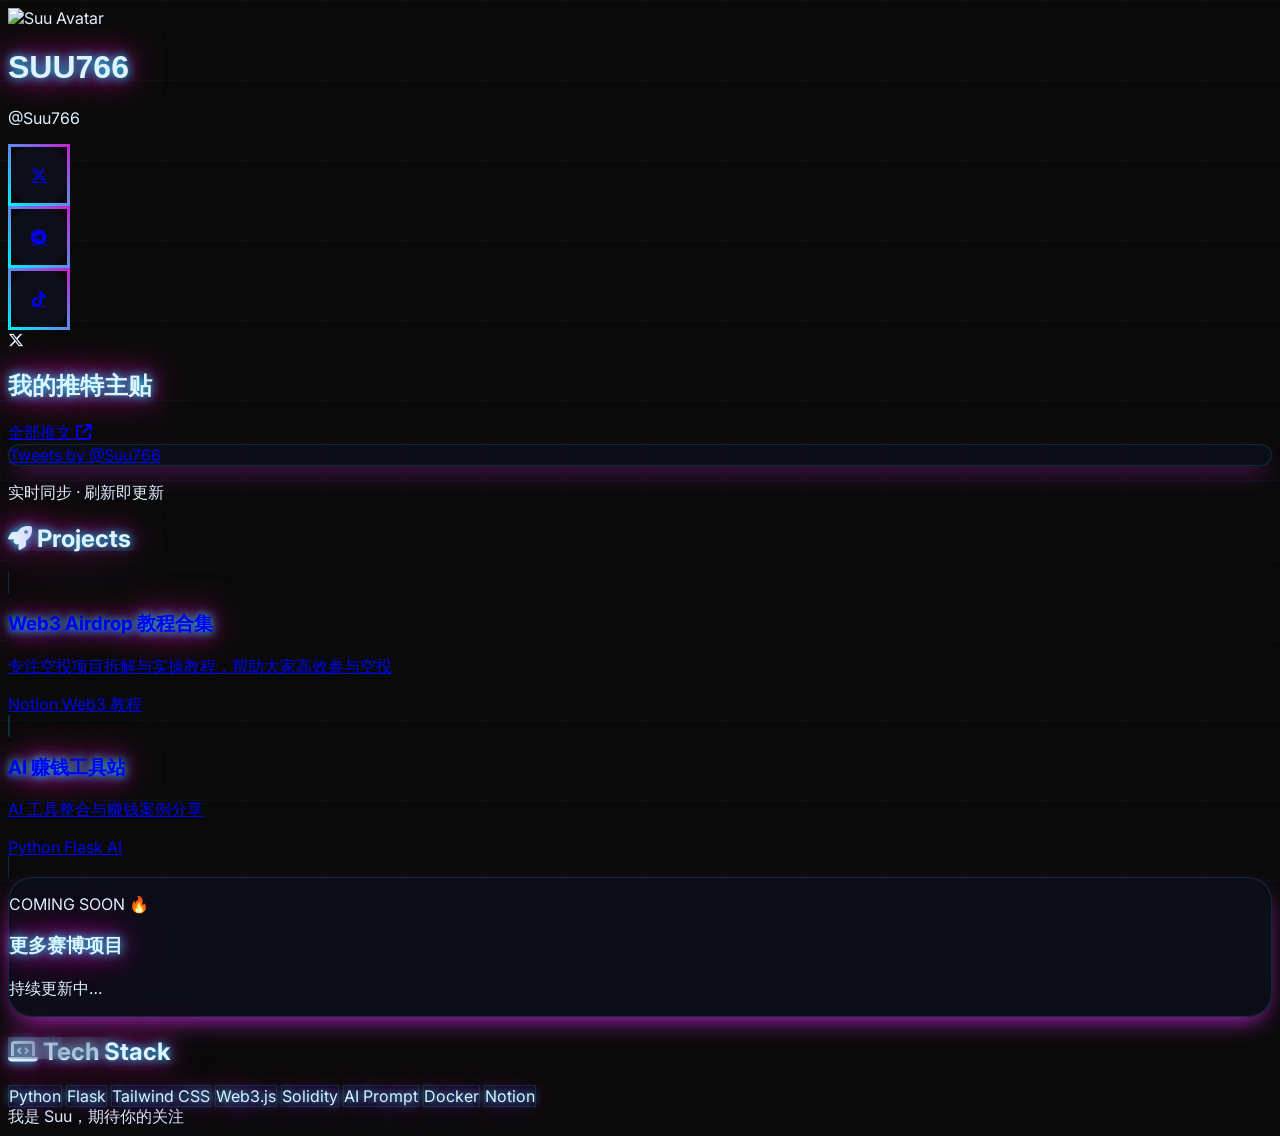
==== index.html @ 83d79f39 "Rename index.html.html to index.html" ====
<!DOCTYPE html>
<html lang="zh-CN">
<head>
  <meta charset="UTF-8">
  <meta name="viewport" content="width=device-width, initial-scale=1.0">
  <meta name="description" content="Suu766 - Web3 & AI · 赛博朋克实时推文">
  <title>Suu766 • 赛博在线</title>
  <script src="https://cdn.tailwindcss.com"></script>
  <link rel="stylesheet" href="https://cdnjs.cloudflare.com/ajax/libs/font-awesome/6.6.0/css/all.min.css">

  <style>
    @import url('https://fonts.googleapis.com/css2?family=Inter:wght@400;500;600;700&amp;family=Space+Grotesk:wght@500;600;700&amp;display=swap');

    :root {
      --neon-blue: #00f0ff;
      --neon-purple: #c026d3;
      --neon-pink: #ff00aa;
    }

    * { font-family: 'Inter', system-ui, sans-serif; }
    .title-font { font-family: 'Space Grotesk', sans-serif; }

    body {
      background: #0a0a0a;
      color: #e0f2ff;
      overflow-x: hidden;
    }

    /* 微弱赛博网格背景 */
    .cyber-grid {
      position: fixed;
      inset: 0;
      background: 
        linear-gradient(rgba(0, 240, 255, 0.06) 1px, transparent 1px),
        linear-gradient(90deg, rgba(192, 38, 211, 0.06) 1px, transparent 1px);
      background-size: 80px 80px;
      animation: gridShift 25s linear infinite;
      z-index: -1;
      pointer-events: none;
      opacity: 0.7;
    }

    @keyframes gridShift {
      from { background-position: 0 0; }
      to { background-position: 80px 80px; }
    }

    /* 老旧电视故障闪烁 + 红绿重影 */
    .glitch {
      position: relative;
      animation: glitchFlicker 1.2s infinite linear alternate;
    }
    .glitch::before,
    .glitch::after {
      content: attr(data-text);
      position: absolute;
      top: 0;
      left: 0;
      width: 100%;
      height: 100%;
    }
    .glitch::before {
      animation: glitchRed 0.8s infinite linear alternate;
      color: #ff0033;
      left: 2px;
      text-shadow: -2px 0 #00f0ff;
      clip: rect(0, 900px, 0, 0);
    }
    .glitch::after {
      animation: glitchGreen 1.4s infinite linear alternate;
      color: #00ff99;
      left: -2px;
      text-shadow: 2px 0 #c026d3;
      clip: rect(0, 900px, 0, 0);
    }

    @keyframes glitchFlicker {
      0%, 100% { opacity: 1; }
      42% { opacity: 1; }
      43% { opacity: 0.3; }
      45% { opacity: 1; }
      70% { opacity: 1; }
      71% { opacity: 0.6; }
    }
    @keyframes glitchRed { 0% { clip: rect(10px, 9999px, 30px, 0); } 100% { clip: rect(80px, 9999px, 120px, 0); } }
    @keyframes glitchGreen { 0% { clip: rect(50px, 9999px, 90px, 0); } 100% { clip: rect(20px, 9999px, 60px, 0); } }

    .glass {
      background: rgba(15, 15, 30, 0.75);
      backdrop-filter: blur(18px);
      border: 1px solid rgba(0, 240, 255, 0.15);
      box-shadow: 0 10px 30px -10px rgb(0 240 255);
    }

    .card {
      border-radius: 24px;
      box-shadow: 0 10px 25px -8px rgb(192 38 211);
      transition: all 0.4s cubic-bezier(0.4, 0, 0.2, 1);
    }
    .card:hover {
      transform: translateY(-6px);
      box-shadow: 0 25px 50px -12px rgb(192 38 211 / 0.6);
    }

    .neon-text {
      text-shadow: 
        0 0 10px var(--neon-blue),
        0 0 20px var(--neon-purple),
        0 0 40px var(--neon-pink);
    }

    /* 圆形社交按钮 - 斜切科技边框 */
    .social-btn {
      width: 56px;
      height: 56px;
      display: flex;
      align-items: center;
      justify-content: center;
      background: rgba(15, 15, 30, 0.8);
      border: 3px solid transparent;
      border-image: linear-gradient(45deg, #00f0ff, #c026d3) 1;
      border-radius: 9999px;
      transition: all 0.4s cubic-bezier(0.175, 0.885, 0.32, 1.275);
      position: relative;
      overflow: hidden;
    }
    .social-btn::after {
      content: '';
      position: absolute;
      inset: -2px;
      background: linear-gradient(90deg, transparent, rgba(0,240,255,0.4), transparent);
      transform: translateX(-150%);
      animation: electric 3s linear infinite;
      opacity: 0;
      transition: opacity 0.3s;
    }
    .social-btn:hover::after {
      opacity: 1;
      transform: translateX(300%);
    }
    .social-btn:hover {
      transform: scale(1.25) rotate(12deg);
      box-shadow: 0 0 40px 15px rgba(0, 240, 255, 0.7);
    }

    @keyframes electric {
      0% { transform: translateX(-150%); }
      100% { transform: translateX(300%); }
    }

    /* 加载动画 - 依次滑入 */
    .fade-slide {
      animation: fadeSlideUp 0.8s ease forwards;
      opacity: 0;
    }
    @keyframes fadeSlideUp {
      to {
        opacity: 1;
        transform: translateY(0);
      }
    }

    /* 鼠标跟随霓虹光 */
    #cursorGlow {
      position: fixed;
      width: 380px;
      height: 380px;
      background: radial-gradient(circle, rgba(0,240,255,0.25) 20%, transparent 70%);
      border-radius: 50%;
      pointer-events: none;
      z-index: 9999;
      mix-blend-mode: screen;
      transform: translate(-50%, -50%);
      opacity: 0;
      transition: opacity 0.2s;
    }
  </style>
</head>
<body class="min-h-screen relative">

  <!-- 微弱网格背景 -->
  <div class="cyber-grid"></div>

  <!-- 鼠标跟随光效 -->
  <div id="cursorGlow"></div>

  <div class="max-w-5xl mx-auto px-6 py-12 relative z-10">

    <!-- Hero -->
    <div class="text-center mb-20">
      <div class="flex justify-center mb-8">
        <img src="https://pbs.twimg.com/profile_images/2004407058469474307/UZLT-juV.jpg"
             alt="Suu Avatar"
             class="w-40 h-40 rounded-3xl border-4 border-[#00f0ff] shadow-[0_0_60px_-10px_#00f0ff]">
      </div>

      <!-- 故障霓虹名字 -->
      <h1 data-text="SUU766" class="glitch title-font text-7xl font-bold tracking-[-3px] neon-text mb-2 inline-block">
        SUU766
      </h1>
      <p class="text-4xl text-[#00f0ff] font-medium">@Suu766</p>

      <!-- 打字机简介 -->
      <div class="max-w-2xl mx-auto mt-10 text-2xl leading-relaxed font-medium">
        <span id="typewriter" class="typewriter inline-block"></span>
      </div>

      <!-- 社交按钮 -->
      <div id="socialRow" class="flex justify-center gap-8 mt-14 fade-slide" style="animation-delay: 600ms">
        <a href="https://x.com/Suu766" target="_blank" class="social-btn">
          <i class="fa-brands fa-x-twitter text-3xl"></i>
        </a>
        <a href="https://t.me/Suu7669119" target="_blank" class="social-btn">
          <i class="fa-brands fa-telegram text-3xl"></i>
        </a>
        <a href="https://www.tiktok.com/@suu766.0" target="_blank" class="social-btn">
          <i class="fa-brands fa-tiktok text-3xl"></i>
        </a>
      </div>
    </div>

    <!-- 实时推特主贴 -->
    <div id="twitterSection" class="mb-20 fade-slide" style="animation-delay: 900ms">
      <div class="flex items-center justify-between mb-8">
        <div class="flex items-center gap-4">
          <i class="fa-brands fa-x-twitter text-4xl text-[#00f0ff]"></i>
          <h2 class="text-4xl font-semibold title-font neon-text">我的推特主贴</h2>
        </div>
        <a href="https://x.com/Suu766" target="_blank"
           class="flex items-center gap-3 text-[#00f0ff] hover:text-white transition text-lg font-medium">
          全部推文 <i class="fa-solid fa-arrow-up-right-from-square"></i>
        </a>
      </div>

      <div class="glass rounded-3xl p-5 card overflow-hidden">
        <a class="twitter-timeline" 
           href="https://twitter.com/Suu766"
           data-theme="dark"
           data-width="100%"
           data-height="680"
           data-chrome="noheader nofooter noborders transparent"
           data-tweet-limit="8">
          Tweets by @Suu766
        </a>
      </div>

      <p class="text-center text-xs text-[#00f0ff] mt-6 flex items-center justify-center gap-3">
        <span class="relative flex h-3 w-3">
          <span class="animate-ping absolute inline-flex h-full w-full rounded-full bg-[#00f0ff] opacity-75"></span>
          <span class="relative inline-flex rounded-full h-3 w-3 bg-[#00f0ff]"></span>
        </span>
        实时同步 · 刷新即更新
      </p>
    </div>

    <!-- Projects -->
    <div id="projectsSection" class="mb-20 fade-slide" style="animation-delay: 1200ms">
      <h2 class="text-3xl font-semibold mb-8 flex items-center gap-4 neon-text">
        <i class="fa-solid fa-rocket text-[#00f0ff]"></i>
        Projects
      </h2>
      <div class="grid md:grid-cols-3 gap-6">
        <a href="#" class="glass card p-8 block">
          <h3 class="font-semibold text-2xl mb-4 neon-text">Web3 Airdrop 教程合集</h3>
          <p class="text-gray-300 mb-8">专注空投项目拆解与实操教程，帮助大家高效参与空投</p>
          <div class="flex flex-wrap gap-2">
            <span class="px-5 py-2 text-xs bg-white/10 rounded-2xl">Notion</span>
            <span class="px-5 py-2 text-xs bg-white/10 rounded-2xl">Web3</span>
            <span class="px-5 py-2 text-xs bg-white/10 rounded-2xl">教程</span>
          </div>
        </a>
        <a href="#" class="glass card p-8 block">
          <h3 class="font-semibold text-2xl mb-4 neon-text">AI 赚钱工具站</h3>
          <p class="text-gray-300 mb-8">AI 工具整合与赚钱案例分享</p>
          <div class="flex flex-wrap gap-2">
            <span class="px-5 py-2 text-xs bg-white/10 rounded-2xl">Python</span>
            <span class="px-5 py-2 text-xs bg-white/10 rounded-2xl">Flask</span>
            <span class="px-5 py-2 text-xs bg-white/10 rounded-2xl">AI</span>
          </div>
        </a>
        <div class="glass card p-8 flex flex-col justify-center text-center">
          <p class="text-[#00f0ff] text-sm font-bold mb-3">COMING SOON 🔥</p>
          <h3 class="text-2xl font-semibold neon-text">更多赛博项目</h3>
          <p class="text-gray-400">持续更新中…</p>
        </div>
      </div>
    </div>

    <!-- Tech Stack -->
    <div id="stackSection" class="fade-slide" style="animation-delay: 1500ms">
      <h2 class="text-3xl font-semibold mb-8 flex items-center gap-4 neon-text">
        <i class="fa-solid fa-laptop-code text-[#00f0ff]"></i>
        Tech Stack
      </h2>
      <div class="flex flex-wrap gap-4">
        <span class="px-8 py-4 glass rounded-3xl text-sm font-medium neon-text">Python</span>
        <span class="px-8 py-4 glass rounded-3xl text-sm font-medium neon-text">Flask</span>
        <span class="px-8 py-4 glass rounded-3xl text-sm font-medium neon-text">Tailwind CSS</span>
        <span class="px-8 py-4 glass rounded-3xl text-sm font-medium neon-text">Web3.js</span>
        <span class="px-8 py-4 glass rounded-3xl text-sm font-medium neon-text">Solidity</span>
        <span class="px-8 py-4 glass rounded-3xl text-sm font-medium neon-text">AI Prompt</span>
        <span class="px-8 py-4 glass rounded-3xl text-sm font-medium neon-text">Docker</span>
        <span class="px-8 py-4 glass rounded-3xl text-sm font-medium neon-text">Notion</span>
      </div>
    </div>

  </div>

  <!-- 底部小字 -->
  <footer class="border-t border-white/10 py-8 text-center text-sm text-[#00f0ff]/70 relative z-10">
    我是 Suu，期待你的关注
  </footer>

  <!-- X 推文脚本 -->
  <script async src="https://platform.twitter.com/widgets.js" charset="utf-8"></script>

  <script>
    // Tailwind 配置
    tailwind.config = { content: ["*"] }

    /* 打字机效果 */
    const bioText = `web3项目拆解｜专注空投教程｜AI赚钱\n想到什么写什么 · All in Web3 & AI`
    let i = 0
    const typewriterEl = document.getElementById('typewriter')

    function typeWriter() {
      if (i < bioText.length) {
        typewriterEl.textContent += bioText.charAt(i)
        i++
        setTimeout(typeWriter, Math.random() * 28 + 18)
      }
    }

    /* 鼠标跟随光效 */
    const glow = document.getElementById('cursorGlow')
    document.addEventListener('mousemove', (e) => {
      glow.style.left = `${e.clientX}px`
      glow.style.top = `${e.clientY}px`
      glow.style.opacity = '1'
    })

    /* 初始化 */
    window.addEventListener('load', () => {
      // 启动打字机
      setTimeout(typeWriter, 1200)

      console.log('%c🔥 Suu766 赛博朋克主页已就绪', 'color:#00f0ff;font-size:22px;font-weight:900;text-shadow:0 0 20px #c026d3')
    })
  </script>
</body>
</html>
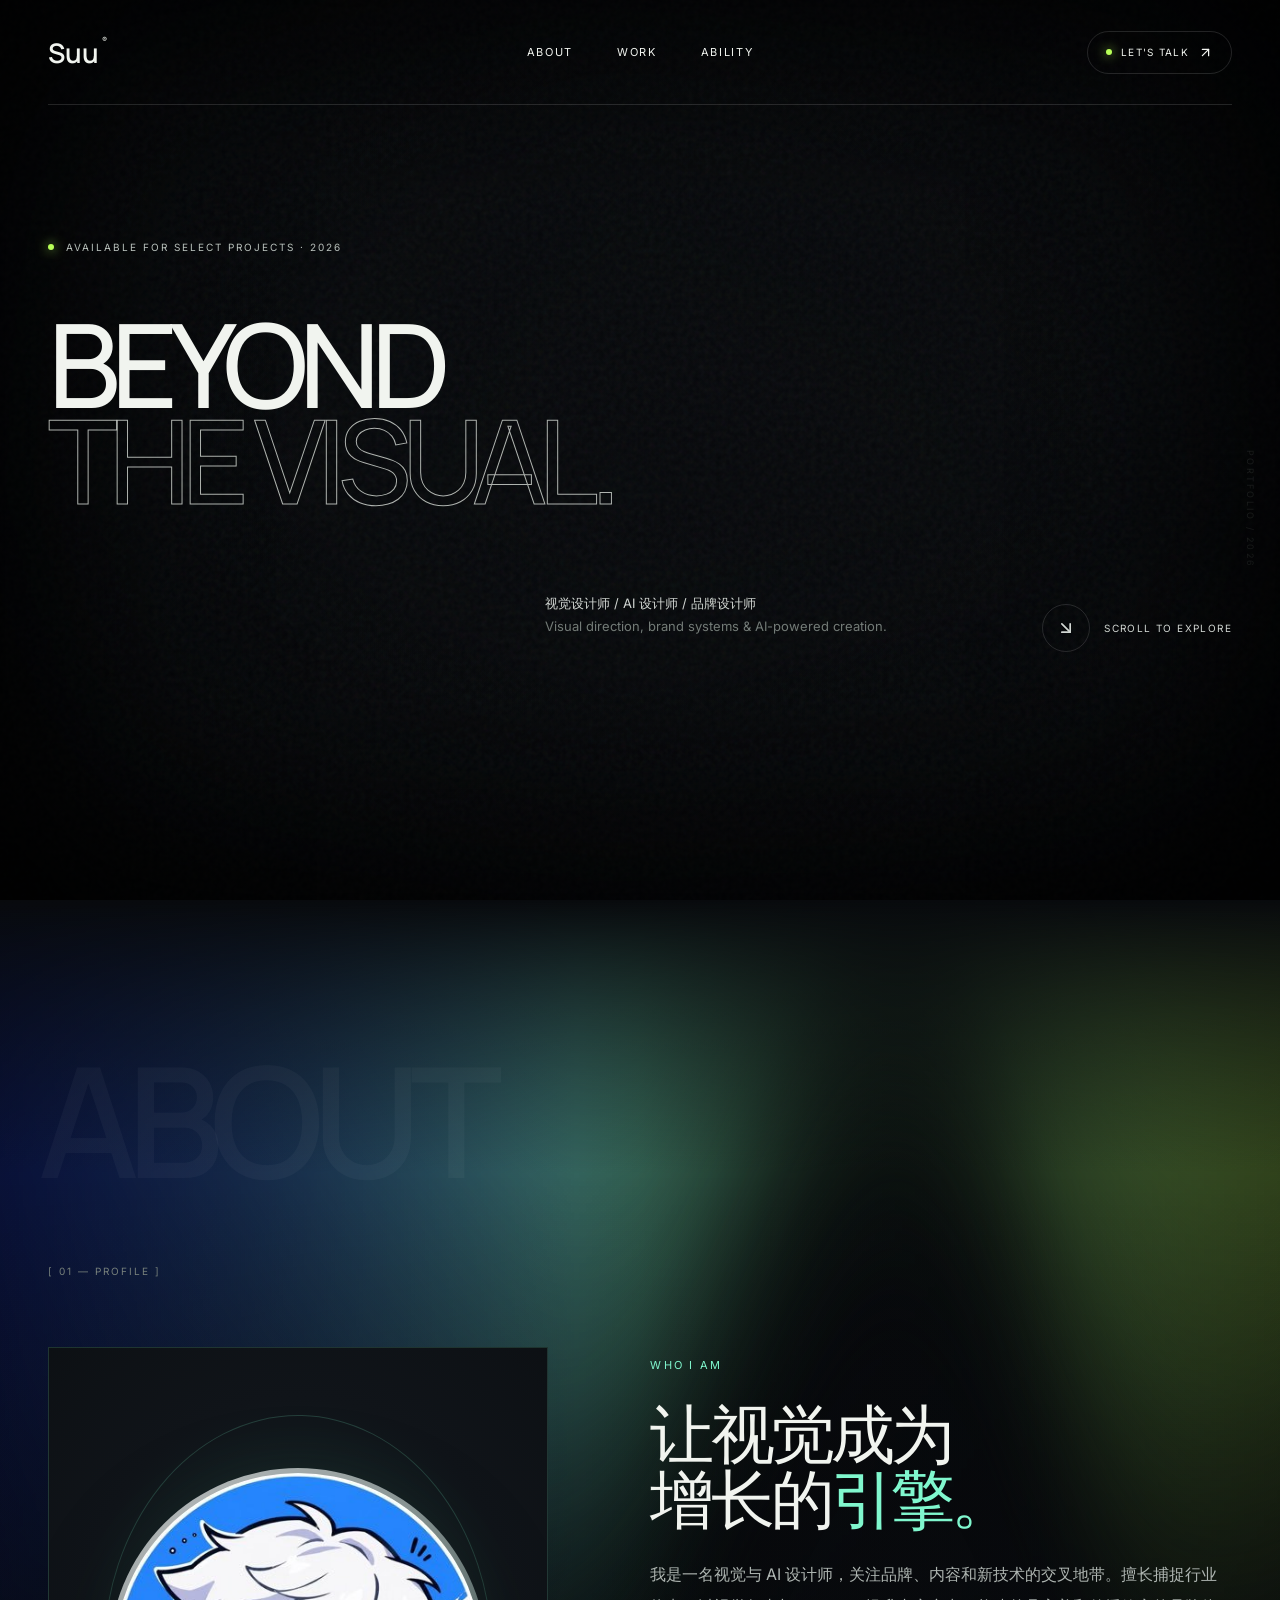
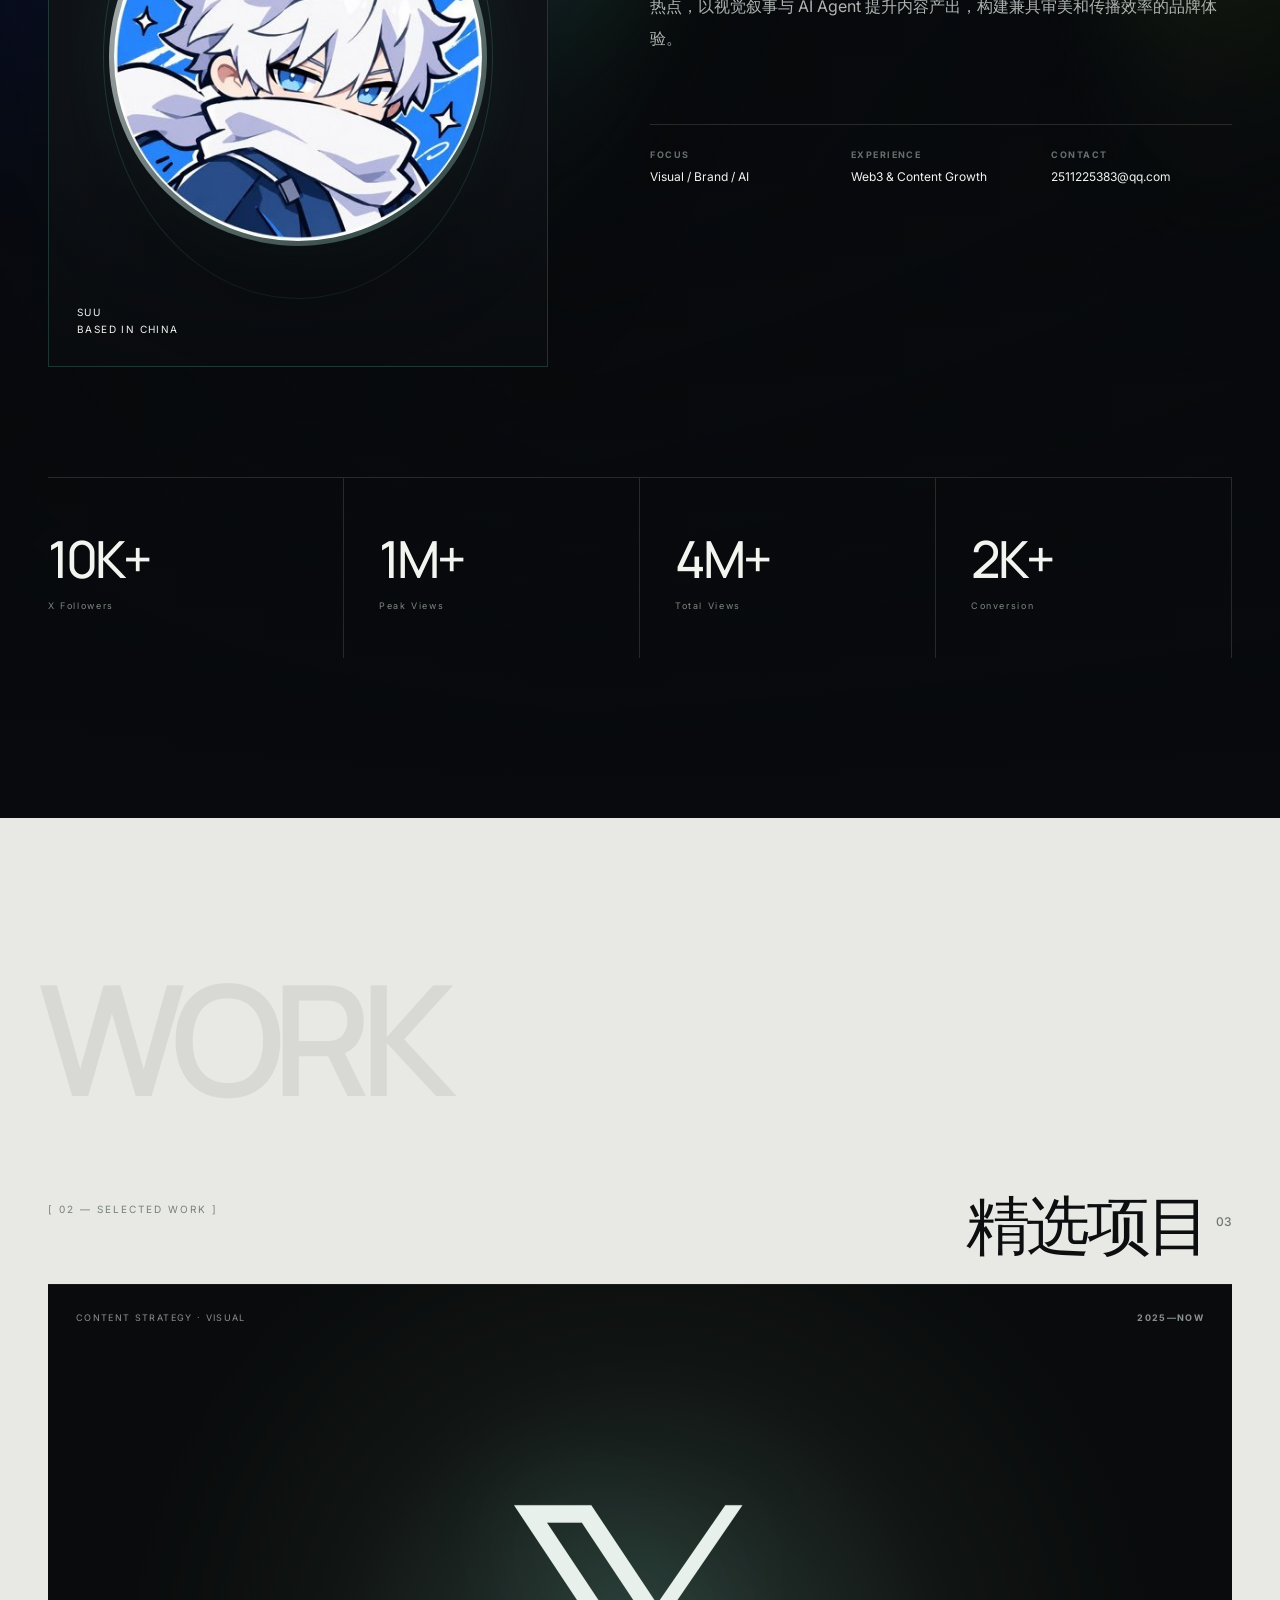
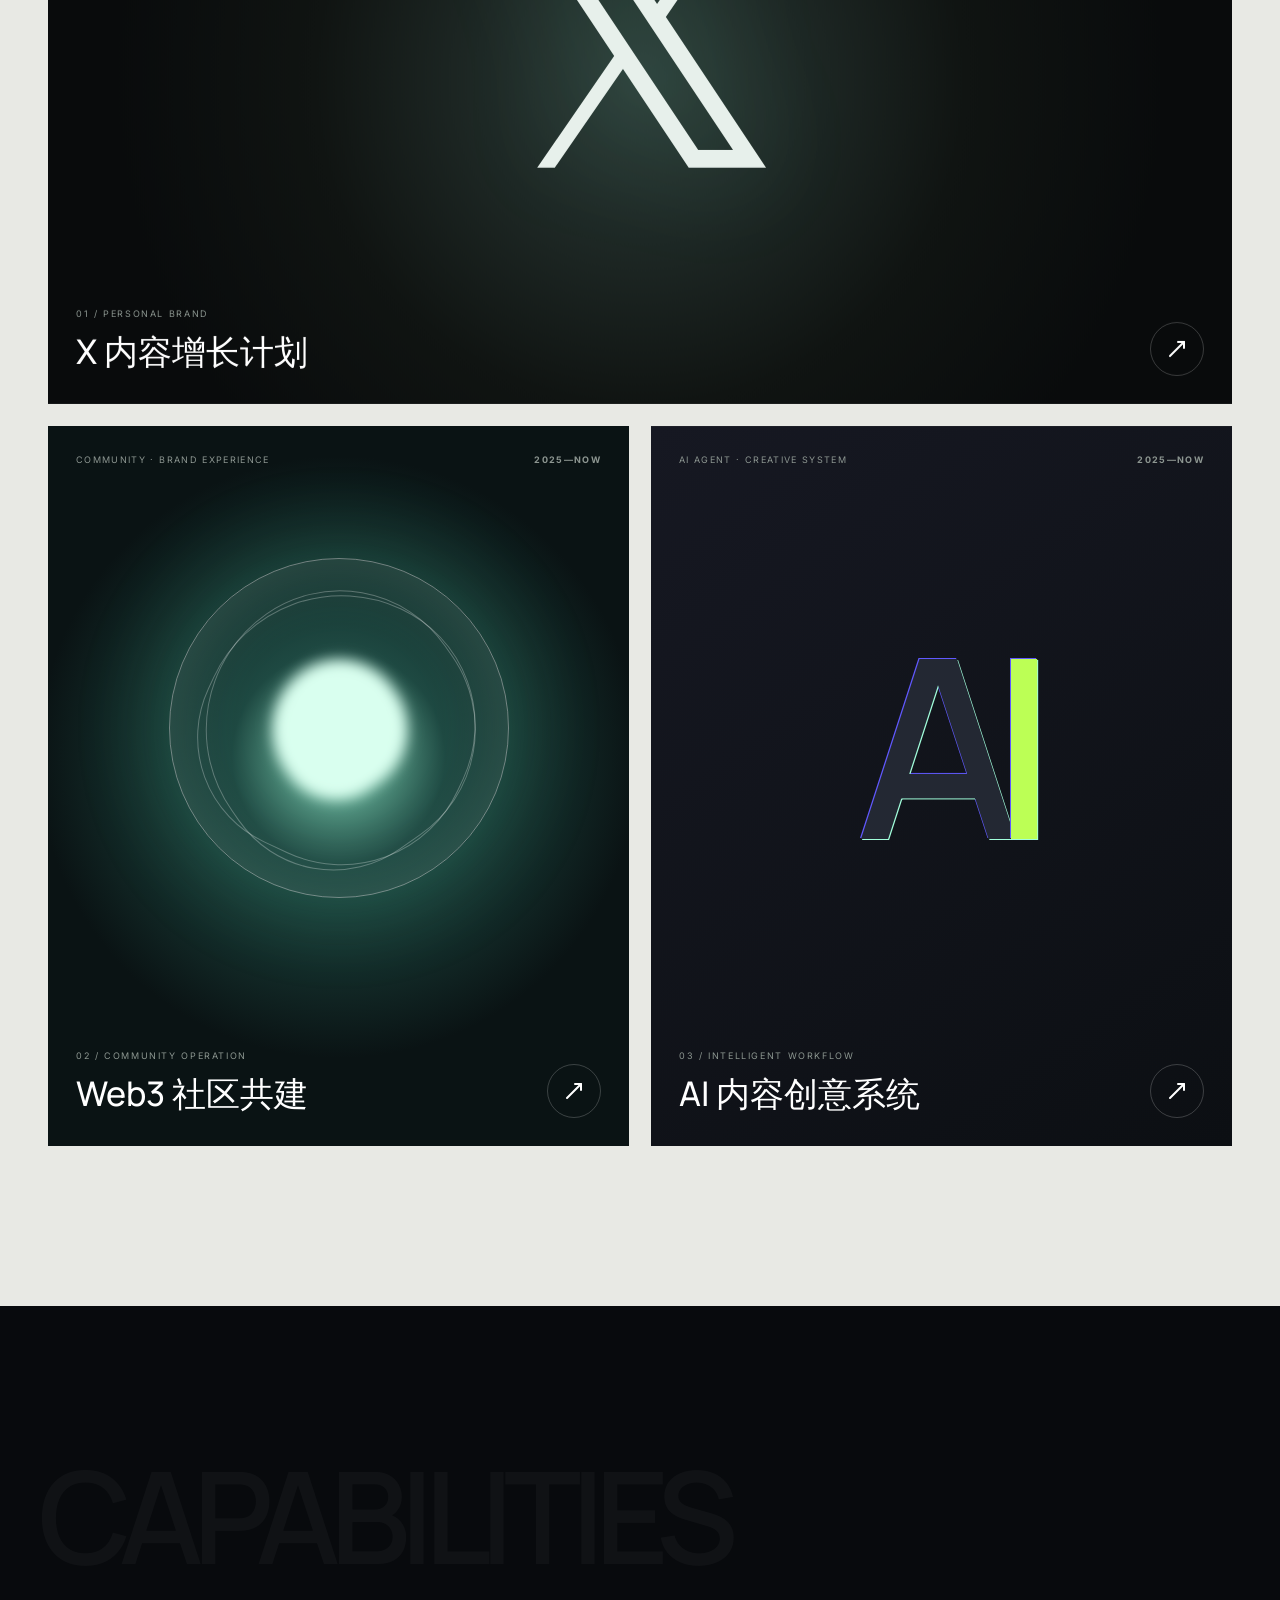
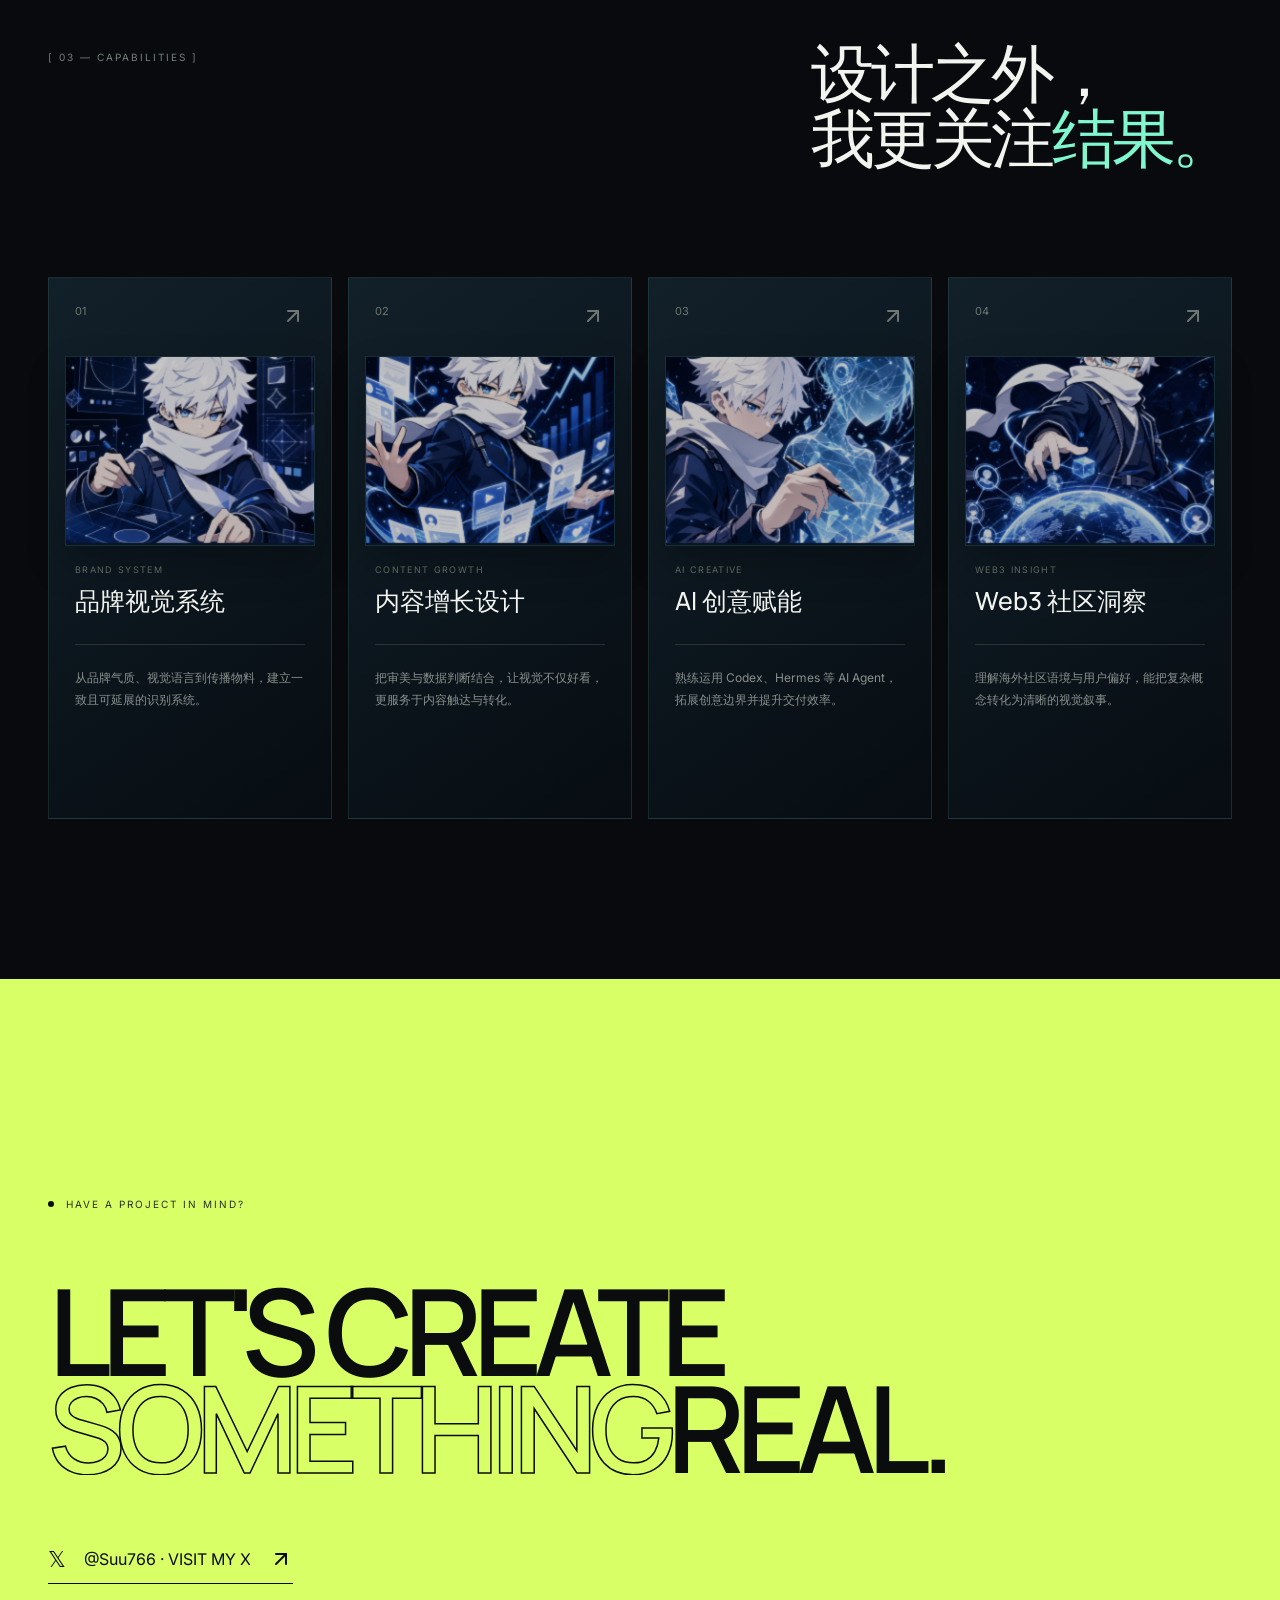
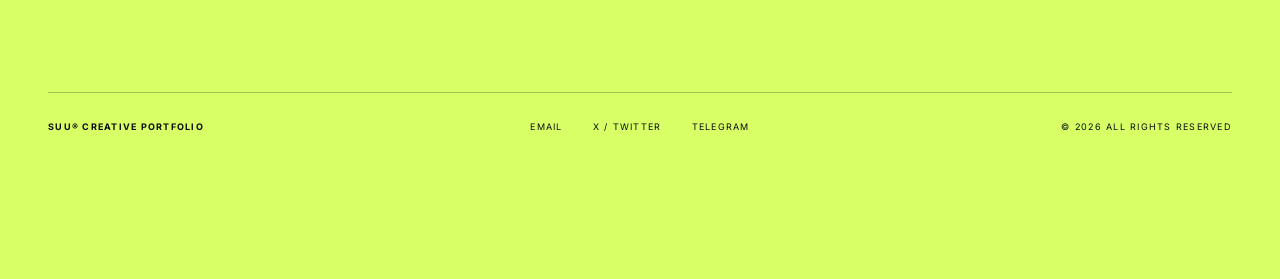
==== commit 0c03d8fd: "Deploy portfolio" ====
--- a/index.html
+++ b/index.html
@@ -1,351 +1,15 @@
-<!DOCTYPE html>
-<html lang="zh-CN">
-<head>
-  <meta charset="UTF-8">
-  <meta name="viewport" content="width=device-width, initial-scale=1.0">
-  <meta name="description" content="Suu766 - Web3 & AI · 赛博朋克实时推文">
-  <title>Suu766 • 赛博在线</title>
-  <script src="https://cdn.tailwindcss.com"></script>
-  <link rel="stylesheet" href="https://cdnjs.cloudflare.com/ajax/libs/font-awesome/6.6.0/css/all.min.css">
-
-  <style>
-    @import url('https://fonts.googleapis.com/css2?family=Inter:wght@400;500;600;700&amp;family=Space+Grotesk:wght@500;600;700&amp;display=swap');
-
-    :root {
-      --neon-blue: #00f0ff;
-      --neon-purple: #c026d3;
-      --neon-pink: #ff00aa;
-    }
-
-    * { font-family: 'Inter', system-ui, sans-serif; }
-    .title-font { font-family: 'Space Grotesk', sans-serif; }
-
-    body {
-      background: #0a0a0a;
-      color: #e0f2ff;
-      overflow-x: hidden;
-    }
-
-    /* 微弱赛博网格背景 */
-    .cyber-grid {
-      position: fixed;
-      inset: 0;
-      background: 
-        linear-gradient(rgba(0, 240, 255, 0.06) 1px, transparent 1px),
-        linear-gradient(90deg, rgba(192, 38, 211, 0.06) 1px, transparent 1px);
-      background-size: 80px 80px;
-      animation: gridShift 25s linear infinite;
-      z-index: -1;
-      pointer-events: none;
-      opacity: 0.7;
-    }
-
-    @keyframes gridShift {
-      from { background-position: 0 0; }
-      to { background-position: 80px 80px; }
-    }
-
-    /* 老旧电视故障闪烁 + 红绿重影 */
-    .glitch {
-      position: relative;
-      animation: glitchFlicker 1.2s infinite linear alternate;
-    }
-    .glitch::before,
-    .glitch::after {
-      content: attr(data-text);
-      position: absolute;
-      top: 0;
-      left: 0;
-      width: 100%;
-      height: 100%;
-    }
-    .glitch::before {
-      animation: glitchRed 0.8s infinite linear alternate;
-      color: #ff0033;
-      left: 2px;
-      text-shadow: -2px 0 #00f0ff;
-      clip: rect(0, 900px, 0, 0);
-    }
-    .glitch::after {
-      animation: glitchGreen 1.4s infinite linear alternate;
-      color: #00ff99;
-      left: -2px;
-      text-shadow: 2px 0 #c026d3;
-      clip: rect(0, 900px, 0, 0);
-    }
-
-    @keyframes glitchFlicker {
-      0%, 100% { opacity: 1; }
-      42% { opacity: 1; }
-      43% { opacity: 0.3; }
-      45% { opacity: 1; }
-      70% { opacity: 1; }
-      71% { opacity: 0.6; }
-    }
-    @keyframes glitchRed { 0% { clip: rect(10px, 9999px, 30px, 0); } 100% { clip: rect(80px, 9999px, 120px, 0); } }
-    @keyframes glitchGreen { 0% { clip: rect(50px, 9999px, 90px, 0); } 100% { clip: rect(20px, 9999px, 60px, 0); } }
-
-    .glass {
-      background: rgba(15, 15, 30, 0.75);
-      backdrop-filter: blur(18px);
-      border: 1px solid rgba(0, 240, 255, 0.15);
-      box-shadow: 0 10px 30px -10px rgb(0 240 255);
-    }
-
-    .card {
-      border-radius: 24px;
-      box-shadow: 0 10px 25px -8px rgb(192 38 211);
-      transition: all 0.4s cubic-bezier(0.4, 0, 0.2, 1);
-    }
-    .card:hover {
-      transform: translateY(-6px);
-      box-shadow: 0 25px 50px -12px rgb(192 38 211 / 0.6);
-    }
-
-    .neon-text {
-      text-shadow: 
-        0 0 10px var(--neon-blue),
-        0 0 20px var(--neon-purple),
-        0 0 40px var(--neon-pink);
-    }
-
-    /* 圆形社交按钮 - 斜切科技边框 */
-    .social-btn {
-      width: 56px;
-      height: 56px;
-      display: flex;
-      align-items: center;
-      justify-content: center;
-      background: rgba(15, 15, 30, 0.8);
-      border: 3px solid transparent;
-      border-image: linear-gradient(45deg, #00f0ff, #c026d3) 1;
-      border-radius: 9999px;
-      transition: all 0.4s cubic-bezier(0.175, 0.885, 0.32, 1.275);
-      position: relative;
-      overflow: hidden;
-    }
-    .social-btn::after {
-      content: '';
-      position: absolute;
-      inset: -2px;
-      background: linear-gradient(90deg, transparent, rgba(0,240,255,0.4), transparent);
-      transform: translateX(-150%);
-      animation: electric 3s linear infinite;
-      opacity: 0;
-      transition: opacity 0.3s;
-    }
-    .social-btn:hover::after {
-      opacity: 1;
-      transform: translateX(300%);
-    }
-    .social-btn:hover {
-      transform: scale(1.25) rotate(12deg);
-      box-shadow: 0 0 40px 15px rgba(0, 240, 255, 0.7);
-    }
-
-    @keyframes electric {
-      0% { transform: translateX(-150%); }
-      100% { transform: translateX(300%); }
-    }
-
-    /* 加载动画 - 依次滑入 */
-    .fade-slide {
-      animation: fadeSlideUp 0.8s ease forwards;
-      opacity: 0;
-    }
-    @keyframes fadeSlideUp {
-      to {
-        opacity: 1;
-        transform: translateY(0);
-      }
-    }
-
-    /* 鼠标跟随霓虹光 */
-    #cursorGlow {
-      position: fixed;
-      width: 380px;
-      height: 380px;
-      background: radial-gradient(circle, rgba(0,240,255,0.25) 20%, transparent 70%);
-      border-radius: 50%;
-      pointer-events: none;
-      z-index: 9999;
-      mix-blend-mode: screen;
-      transform: translate(-50%, -50%);
-      opacity: 0;
-      transition: opacity 0.2s;
-    }
-  </style>
-</head>
-<body class="min-h-screen relative">
-
-  <!-- 微弱网格背景 -->
-  <div class="cyber-grid"></div>
-
-  <!-- 鼠标跟随光效 -->
-  <div id="cursorGlow"></div>
-
-  <div class="max-w-5xl mx-auto px-6 py-12 relative z-10">
-
-    <!-- Hero -->
-    <div class="text-center mb-20">
-      <div class="flex justify-center mb-8">
-        <img src="https://pbs.twimg.com/profile_images/2004407058469474307/UZLT-juV.jpg"
-             alt="Suu Avatar"
-             class="w-40 h-40 rounded-3xl border-4 border-[#00f0ff] shadow-[0_0_60px_-10px_#00f0ff]">
-      </div>
-
-      <!-- 故障霓虹名字 -->
-      <h1 data-text="SUU766" class="glitch title-font text-7xl font-bold tracking-[-3px] neon-text mb-2 inline-block">
-        SUU766
-      </h1>
-      <p class="text-4xl text-[#00f0ff] font-medium">@Suu766</p>
-
-      <!-- 打字机简介 -->
-      <div class="max-w-2xl mx-auto mt-10 text-2xl leading-relaxed font-medium">
-        <span id="typewriter" class="typewriter inline-block"></span>
-      </div>
-
-      <!-- 社交按钮 -->
-      <div id="socialRow" class="flex justify-center gap-8 mt-14 fade-slide" style="animation-delay: 600ms">
-        <a href="https://x.com/Suu766" target="_blank" class="social-btn">
-          <i class="fa-brands fa-x-twitter text-3xl"></i>
-        </a>
-        <a href="https://t.me/Suu7669119" target="_blank" class="social-btn">
-          <i class="fa-brands fa-telegram text-3xl"></i>
-        </a>
-        <a href="https://www.tiktok.com/@suu766.0" target="_blank" class="social-btn">
-          <i class="fa-brands fa-tiktok text-3xl"></i>
-        </a>
-      </div>
-    </div>
-
-    <!-- 实时推特主贴 -->
-    <div id="twitterSection" class="mb-20 fade-slide" style="animation-delay: 900ms">
-      <div class="flex items-center justify-between mb-8">
-        <div class="flex items-center gap-4">
-          <i class="fa-brands fa-x-twitter text-4xl text-[#00f0ff]"></i>
-          <h2 class="text-4xl font-semibold title-font neon-text">我的推特主贴</h2>
-        </div>
-        <a href="https://x.com/Suu766" target="_blank"
-           class="flex items-center gap-3 text-[#00f0ff] hover:text-white transition text-lg font-medium">
-          全部推文 <i class="fa-solid fa-arrow-up-right-from-square"></i>
-        </a>
-      </div>
-
-      <div class="glass rounded-3xl p-5 card overflow-hidden">
-        <a class="twitter-timeline" 
-           href="https://twitter.com/Suu766"
-           data-theme="dark"
-           data-width="100%"
-           data-height="680"
-           data-chrome="noheader nofooter noborders transparent"
-           data-tweet-limit="8">
-          Tweets by @Suu766
-        </a>
-      </div>
-
-      <p class="text-center text-xs text-[#00f0ff] mt-6 flex items-center justify-center gap-3">
-        <span class="relative flex h-3 w-3">
-          <span class="animate-ping absolute inline-flex h-full w-full rounded-full bg-[#00f0ff] opacity-75"></span>
-          <span class="relative inline-flex rounded-full h-3 w-3 bg-[#00f0ff]"></span>
-        </span>
-        实时同步 · 刷新即更新
-      </p>
-    </div>
-
-    <!-- Projects -->
-    <div id="projectsSection" class="mb-20 fade-slide" style="animation-delay: 1200ms">
-      <h2 class="text-3xl font-semibold mb-8 flex items-center gap-4 neon-text">
-        <i class="fa-solid fa-rocket text-[#00f0ff]"></i>
-        Projects
-      </h2>
-      <div class="grid md:grid-cols-3 gap-6">
-        <a href="#" class="glass card p-8 block">
-          <h3 class="font-semibold text-2xl mb-4 neon-text">Web3 Airdrop 教程合集</h3>
-          <p class="text-gray-300 mb-8">专注空投项目拆解与实操教程，帮助大家高效参与空投</p>
-          <div class="flex flex-wrap gap-2">
-            <span class="px-5 py-2 text-xs bg-white/10 rounded-2xl">Notion</span>
-            <span class="px-5 py-2 text-xs bg-white/10 rounded-2xl">Web3</span>
-            <span class="px-5 py-2 text-xs bg-white/10 rounded-2xl">教程</span>
-          </div>
-        </a>
-        <a href="#" class="glass card p-8 block">
-          <h3 class="font-semibold text-2xl mb-4 neon-text">AI 赚钱工具站</h3>
-          <p class="text-gray-300 mb-8">AI 工具整合与赚钱案例分享</p>
-          <div class="flex flex-wrap gap-2">
-            <span class="px-5 py-2 text-xs bg-white/10 rounded-2xl">Python</span>
-            <span class="px-5 py-2 text-xs bg-white/10 rounded-2xl">Flask</span>
-            <span class="px-5 py-2 text-xs bg-white/10 rounded-2xl">AI</span>
-          </div>
-        </a>
-        <div class="glass card p-8 flex flex-col justify-center text-center">
-          <p class="text-[#00f0ff] text-sm font-bold mb-3">COMING SOON 🔥</p>
-          <h3 class="text-2xl font-semibold neon-text">更多赛博项目</h3>
-          <p class="text-gray-400">持续更新中…</p>
-        </div>
-      </div>
-    </div>
-
-    <!-- Tech Stack -->
-    <div id="stackSection" class="fade-slide" style="animation-delay: 1500ms">
-      <h2 class="text-3xl font-semibold mb-8 flex items-center gap-4 neon-text">
-        <i class="fa-solid fa-laptop-code text-[#00f0ff]"></i>
-        Tech Stack
-      </h2>
-      <div class="flex flex-wrap gap-4">
-        <span class="px-8 py-4 glass rounded-3xl text-sm font-medium neon-text">Python</span>
-        <span class="px-8 py-4 glass rounded-3xl text-sm font-medium neon-text">Flask</span>
-        <span class="px-8 py-4 glass rounded-3xl text-sm font-medium neon-text">Tailwind CSS</span>
-        <span class="px-8 py-4 glass rounded-3xl text-sm font-medium neon-text">Web3.js</span>
-        <span class="px-8 py-4 glass rounded-3xl text-sm font-medium neon-text">Solidity</span>
-        <span class="px-8 py-4 glass rounded-3xl text-sm font-medium neon-text">AI Prompt</span>
-        <span class="px-8 py-4 glass rounded-3xl text-sm font-medium neon-text">Docker</span>
-        <span class="px-8 py-4 glass rounded-3xl text-sm font-medium neon-text">Notion</span>
-      </div>
-    </div>
-
-  </div>
-
-  <!-- 底部小字 -->
-  <footer class="border-t border-white/10 py-8 text-center text-sm text-[#00f0ff]/70 relative z-10">
-    我是 Suu，期待你的关注
-  </footer>
-
-  <!-- X 推文脚本 -->
-  <script async src="https://platform.twitter.com/widgets.js" charset="utf-8"></script>
-
-  <script>
-    // Tailwind 配置
-    tailwind.config = { content: ["*"] }
-
-    /* 打字机效果 */
-    const bioText = `web3项目拆解｜专注空投教程｜AI赚钱\n想到什么写什么 · All in Web3 & AI`
-    let i = 0
-    const typewriterEl = document.getElementById('typewriter')
-
-    function typeWriter() {
-      if (i < bioText.length) {
-        typewriterEl.textContent += bioText.charAt(i)
-        i++
-        setTimeout(typeWriter, Math.random() * 28 + 18)
-      }
-    }
-
-    /* 鼠标跟随光效 */
-    const glow = document.getElementById('cursorGlow')
-    document.addEventListener('mousemove', (e) => {
-      glow.style.left = `${e.clientX}px`
-      glow.style.top = `${e.clientY}px`
-      glow.style.opacity = '1'
-    })
-
-    /* 初始化 */
-    window.addEventListener('load', () => {
-      // 启动打字机
-      setTimeout(typeWriter, 1200)
-
-      console.log('%c🔥 Suu766 赛博朋克主页已就绪', 'color:#00f0ff;font-size:22px;font-weight:900;text-shadow:0 0 20px #c026d3')
-    })
-  </script>
-</body>
-</html>
+<!doctype html>
+<html lang="zh-CN">
+  <head>
+    <meta charset="UTF-8" />
+    <meta name="viewport" content="width=device-width, initial-scale=1.0" />
+    <meta name="theme-color" content="#080a0d" />
+    <meta name="description" content="Suu — Visual, Brand & AI Designer." />
+    <title>Suu — Visual / AI / Brand Designer</title>
+    <script type="module" crossorigin src="./assets/index-VSIUmuE7.js"></script>
+    <link rel="stylesheet" crossorigin href="./assets/index-CjRQkLkv.css">
+  </head>
+  <body>
+    <div id="root"></div>
+  </body>
+</html>
--- a/assets/index-CjRQkLkv.css
+++ b/assets/index-CjRQkLkv.css
@@ -0,0 +1 @@
+@import"https://fonts.googleapis.com/css2?family=Inter:wght@400;500;600&family=Manrope:wght@400;500;600;700&display=swap";.blob-container{position:fixed;top:0;right:0;bottom:0;left:0;width:100vw;height:100vh;pointer-events:none;overflow:hidden}.blob-filter{position:absolute;width:0;height:0}.blob-main{position:absolute;top:0;right:0;bottom:0;left:0;pointer-events:none;overflow:hidden;background:transparent;-webkit-user-select:none;user-select:none}.blob{position:absolute;top:0;left:0;will-change:transform;transform:translate(-50%,-50%)}.inner-dot{position:absolute}@media (hover:none),(pointer:coarse),(prefers-reduced-motion:reduce){.blob-container{display:none}}.aurora-container{position:absolute;top:0;right:0;bottom:0;left:0;width:100%;height:100%;overflow:hidden;pointer-events:none}.aurora-container canvas{display:block;width:100%;height:100%;opacity:.72}@media (prefers-reduced-motion:reduce){.aurora-container{display:none}}:root{--bg:#080a0d;--ink:#f1f4ef;--muted:#959d99;--lime:#b8ff58;--mint:#80f7ce;--line:rgba(255,255,255,.13);font-family:Inter,Microsoft YaHei,sans-serif;color:var(--ink);background:var(--bg);font-synthesis:none}*{box-sizing:border-box}html{scroll-behavior:smooth}body{margin:0;background:var(--bg);overflow-x:hidden}a{color:inherit;text-decoration:none}.shell{width:min(1700px,calc(100% - 96px));margin:auto}.hero{min-height:100svh;position:relative;overflow:hidden;background:#07090c}.ambient,.noise{position:absolute;top:0;right:0;bottom:0;left:0;width:100%;height:100%}.noise{opacity:.16;pointer-events:none;background-image:url("data:image/svg+xml,%3Csvg viewBox='0 0 180 180' xmlns='http://www.w3.org/2000/svg'%3E%3Cfilter id='n'%3E%3CfeTurbulence type='fractalNoise' baseFrequency='.9' numOctaves='2' stitchTiles='stitch'/%3E%3C/filter%3E%3Crect width='100%25' height='100%25' filter='url(%23n)' opacity='.34'/%3E%3C/svg%3E")}.nav{height:105px;position:relative;z-index:3;display:grid;grid-template-columns:1fr auto 1fr;align-items:center;border-bottom:1px solid var(--line)}.logo{font:600 27px Manrope}.logo span{font-size:8px;vertical-align:top;margin-left:3px}.navlinks{display:flex;gap:44px;font-size:11px;letter-spacing:.15em}.navlinks a,.footer-bottom a{transition:.25s}.navlinks a:hover,.footer-bottom a:hover{color:var(--mint)}.contact-pill{justify-self:end;border:1px solid var(--line);border-radius:30px;padding:13px 18px;display:flex;align-items:center;gap:9px;font-size:10px;letter-spacing:.13em}.contact-pill>span,.eyebrow i{width:6px;height:6px;border-radius:50%;background:var(--lime);box-shadow:0 0 12px var(--lime)}.menu{display:none}.hero-inner{position:relative;z-index:2;padding-top:14vh}.eyebrow{display:flex;align-items:center;gap:12px;font-size:10px;letter-spacing:.2em;color:#bac2bd}.hero h1{font:500 clamp(76px,9.1vw,174px)/.82 Manrope;margin:7vh 0 0;letter-spacing:-.075em}.hero h1 span{color:transparent;-webkit-text-stroke:1px rgba(239,244,237,.72)}.hero-foot{display:flex;align-items:end;justify-content:space-between;margin-top:8vh;padding-left:42%;font-size:13px;line-height:1.8;color:#d2d7d3}.hero-foot em{font-style:normal;color:#737b77}.scroll{display:flex;align-items:center;gap:14px;font-size:10px;letter-spacing:.14em}.scroll svg{width:48px;height:48px;padding:13px;border:1px solid var(--line);border-radius:50%}.hero-index{position:absolute;right:24px;top:50%;writing-mode:vertical-rl;font-size:9px;letter-spacing:.25em;color:#69706c}.section{padding-top:160px;padding-bottom:160px}.section-tag{font-size:10px;letter-spacing:.2em;color:#77807b}.about-grid{margin-top:70px;display:grid;grid-template-columns:minmax(280px,500px) 1fr;gap:8vw}.portrait{height:620px;position:relative;background:#101419;overflow:hidden}.portrait img{width:340%;height:100%;object-fit:cover;object-position:left top;filter:grayscale(1) contrast(1.1);opacity:.8}.portrait:after{content:"";position:absolute;top:0;right:0;bottom:0;left:0;background:linear-gradient(0deg,rgba(8,10,13,.75),transparent 55%)}.portrait>span{position:absolute;z-index:2;bottom:28px;left:28px;font-size:10px;line-height:1.7;letter-spacing:.14em}.kicker{font-size:11px;letter-spacing:.2em;color:var(--mint)}.about-copy h2,.section-head h2{font:500 clamp(52px,5vw,94px)/1.02 Manrope;letter-spacing:-.06em;margin:28px 0}.about-copy h2 span,.ability .section-head h2 span{color:var(--mint)}.bio{max-width:720px;color:#aeb5b1;font-size:16px;line-height:2}.mini-info{display:grid;grid-template-columns:repeat(3,1fr);gap:20px;margin-top:70px;padding-top:24px;border-top:1px solid var(--line)}.mini-info div{display:flex;flex-direction:column;gap:9px}.mini-info b{font-size:9px;letter-spacing:.16em;color:#66706b}.mini-info span,.mini-info a{font-size:12px}.stats{margin-top:110px;border-top:1px solid var(--line);display:grid;grid-template-columns:repeat(4,1fr)}.stats div{padding:45px 0;border-right:1px solid var(--line)}.stats div:not(:first-child){padding-left:35px}.stats strong{display:block;font:500 clamp(38px,4vw,70px) Manrope;letter-spacing:-.06em}.stats span{font-size:9px;color:#7e8782;letter-spacing:.18em}.work{background:#e8e9e4;color:#0c0e10}.section-head{display:flex;justify-content:space-between;align-items:start}.work .section-head h2{margin-top:-12px}.work sup{font:500 12px Inter;letter-spacing:0;color:#727774}.projects{display:grid;grid-template-columns:1fr 1fr;gap:22px}.project{height:720px;padding:28px;position:relative;overflow:hidden;background:#111418;color:#fff}.project-x{grid-column:1/-1;background:radial-gradient(circle at 50% 55%,#2c3c38 0,#101412 46%,#090b0c 75%)}.project-meta,.project-title{position:relative;z-index:2;display:flex;justify-content:space-between}.project-meta{font-size:9px;letter-spacing:.15em;color:#8d9691}.x-mark{font:400 360px/1 Manrope;position:absolute;inset:50% auto auto 50%;transform:translate(-50%,-54%);color:#e7f0eb;text-shadow:0 0 120px rgba(126,255,203,.2)}.project-title{position:absolute;left:28px;right:28px;bottom:28px;align-items:end}.project-title p{font-size:9px;letter-spacing:.18em;color:#8c9690}.project-title h3{font:500 34px Manrope;margin:8px 0 0}.project-title>svg{border:1px solid rgba(255,255,255,.2);border-radius:50%;padding:14px;width:54px;height:54px}.project-web3{background:radial-gradient(circle at 50% 46%,#80d6b7 0,#1e4942 22%,#0a1314 62%)}.orb{position:absolute;width:340px;height:340px;top:42%;left:50%;transform:translate(-50%,-50%);border-radius:50%;border:1px solid rgba(255,255,255,.4);box-shadow:inset 0 0 70px #beffe633,0 0 100px #56fcc42b}.orb i{position:absolute;top:10%;right:10%;bottom:10%;left:10%;border:1px solid rgba(255,255,255,.28);border-radius:50% 50% 45% 55%;transform:rotate(55deg)}.orb i:nth-child(2){transform:rotate(115deg)}.orb i:nth-child(3){top:30%;right:30%;bottom:30%;left:30%;background:#d9ffef;filter:blur(7px)}.project-ai{background:linear-gradient(145deg,#161822,#0c0f13)}.ai-word{position:absolute;top:44%;left:50%;transform:translate(-50%,-50%);font:600 250px/.7 Manrope;letter-spacing:-.12em;color:#232833;text-shadow:1px 1px 0 #a2ffdc,-1px -1px 0 #6159ff}.ai-word span{color:#bcff55}.ability .section-head h2{max-width:900px;margin-top:-12px}.ability-grid{margin-top:80px;display:grid;grid-template-columns:repeat(4,1fr);border-top:1px solid var(--line);border-left:1px solid var(--line)}.ability-grid article{min-height:430px;padding:26px;display:flex;flex-direction:column;border-right:1px solid var(--line);border-bottom:1px solid var(--line);transition:.35s}.ability-grid article:hover{background:#101512;transform:translateY(-8px)}.card-top{display:flex;justify-content:space-between;color:#6e7772;font-size:11px}.ability-grid article>p{margin-top:auto;color:#657069;font-size:9px;letter-spacing:.15em}.ability-grid h3{font:500 25px Manrope;margin:8px 0 26px}.line{height:1px;background:var(--line);margin-bottom:22px}.ability-grid small{font-size:12px;line-height:1.8;color:#89918d}.footer{min-height:100svh;display:flex;align-items:center;background:#d9ff66;color:#0a0c0d}.footer-inner{padding-top:90px}.footer .eyebrow{color:#283021}.footer .eyebrow i{background:#0a0c0d;box-shadow:none}.footer h2{font:600 clamp(74px,9.4vw,180px)/.8 Manrope;letter-spacing:-.075em;margin:8vh 0}.footer h2 span{color:transparent;-webkit-text-stroke:1.5px #0a0c0d}.mail{width:max-content;display:flex;align-items:center;gap:18px;border-bottom:1px solid #0a0c0d;padding:0 0 12px;font-size:16px}.footer-bottom{margin-top:12vh;padding:28px 0;border-top:1px solid rgba(0,0,0,.25);display:grid;grid-template-columns:1fr auto 1fr;align-items:center;font-size:9px;letter-spacing:.14em}.footer-bottom div{display:flex;gap:30px}.footer-bottom>span{text-align:right}@media (max-width:900px){.shell{width:calc(100% - 40px)}.nav{height:80px;grid-template-columns:1fr auto}.navlinks{display:none;position:absolute;top:80px;left:0;right:0;background:#090b0e;padding:30px;flex-direction:column}.navlinks.open{display:flex}.contact-pill{display:none}.menu{display:block;background:none;border:0;color:#fff;font-size:28px}.hero-inner{padding-top:18vh}.hero h1{font-size:19vw}.hero-foot{padding-left:0;display:block}.scroll{margin-top:35px}.hero-index{display:none}.section{padding-top:100px;padding-bottom:100px}.about-grid{grid-template-columns:1fr;gap:50px}.portrait{height:520px}.mini-info,.stats{grid-template-columns:1fr 1fr}.stats div:nth-child(3){border-top:1px solid var(--line)}.section-head{display:block}.work .section-head h2,.ability .section-head h2{margin-top:30px}.projects{grid-template-columns:1fr}.project,.project-x{grid-column:auto;height:570px}.x-mark{font-size:52vw}.ability-grid{grid-template-columns:1fr 1fr}.footer h2{font-size:17vw}.footer-bottom{grid-template-columns:1fr;gap:20px}.footer-bottom>span{text-align:left}}@media (max-width:520px){.mini-info,.stats,.ability-grid{grid-template-columns:1fr}.stats div{border-right:0;border-bottom:1px solid var(--line);padding-left:0!important}.portrait{height:420px}.project{height:500px}.project-title h3{font-size:25px}.orb{width:260px;height:260px}.ai-word{font-size:150px}.footer h2{font-size:18vw}.footer-bottom div{flex-direction:column;gap:12px}}.portrait{display:grid;place-items:center;background:radial-gradient(circle at 50% 42%,#182a2a 0,#101419 48%,#0b0e11)}.portrait:before{content:"";position:absolute;width:78%;height:78%;border:1px solid rgba(128,247,206,.18);border-radius:50%}.portrait .avatar-wrap{position:relative;z-index:1;width:min(76%,380px);aspect-ratio:1;border-radius:50%;padding:5px;background:linear-gradient(145deg,#ffffffbf,#80f7ce2e);box-shadow:0 34px 90px #0000006b,0 0 70px #80f7ce14}.portrait .avatar-wrap img{display:block;width:100%;height:100%;object-fit:cover;object-position:center;border-radius:50%;filter:none;opacity:1}.portrait:after{background:linear-gradient(0deg,rgba(8,10,13,.74),transparent 38%);pointer-events:none}.hero-video{position:absolute;top:0;right:0;bottom:0;left:0;width:100%;height:100%;object-fit:cover;object-position:center;z-index:0;background:#07090c}.hero-video-shade{position:absolute;top:0;right:0;bottom:0;left:0;z-index:1;background:linear-gradient(90deg,#050709b3,#0507094d 48%,#0507097a),linear-gradient(0deg,rgba(5,7,9,.64) 0%,transparent 45%,rgba(5,7,9,.28) 100%);pointer-events:none}.hero .noise{z-index:1}.contact-pill,.scroll,.project-title>svg,.mail{transition:color .28s ease,background-color .28s ease,border-color .28s ease,transform .28s ease,box-shadow .28s ease}.contact-pill:hover{color:#08100d;background:var(--mint);border-color:var(--mint);box-shadow:0 10px 36px #80f7ce33;transform:translateY(-2px)}.contact-pill:hover>span{background:#08100d;box-shadow:none}.scroll:hover{color:var(--lime)}.scroll:hover svg{color:#08100d;background:var(--lime);border-color:var(--lime);transform:rotate(-8deg)}.scroll svg{transition:color .28s ease,background-color .28s ease,border-color .28s ease,transform .28s ease}.project-title>svg:hover,.project:hover .project-title>svg{color:#07100c;background:var(--mint);border-color:var(--mint);transform:rotate(8deg)}.mail:hover{color:#fff;background:#0a0c0d;border-color:#0a0c0d;padding-left:18px;padding-right:18px}.menu{transition:color .25s ease,transform .25s ease}.menu:hover{color:var(--mint);transform:rotate(90deg)}.ability-grid article{overflow:hidden}.ability-image{height:190px;margin:28px -10px 18px;overflow:hidden;background:#0a1624;border:1px solid rgba(128,247,206,.1)}.ability-image img{display:block;width:100%;height:100%;object-fit:cover;object-position:center 28%;filter:saturate(.82) brightness(.78);transition:transform .55s cubic-bezier(.2,.7,.2,1),filter .4s ease}.ability-grid article>p{margin-top:0}.ability-grid article:hover .ability-image img{transform:scale(1.055);filter:saturate(1) brightness(.92)}@media (max-width:900px){.ability-image{height:260px}}.ability-grid{perspective:1200px;gap:16px;border:0}.ability-grid .tilt-card{--pointer-x:50%;--pointer-y:50%;--tilt-x:0deg;--tilt-y:0deg;position:relative;min-height:540px;padding:0;border:1px solid rgba(128,247,206,.12);background:linear-gradient(145deg,#13222df0,#070d12fa);overflow:visible;transform-style:preserve-3d;transform:rotateX(var(--tilt-x)) rotateY(var(--tilt-y));transition:transform .45s cubic-bezier(.2,.8,.2,1),border-color .3s ease,box-shadow .3s ease;isolation:isolate}.ability-grid .tilt-card:hover{transform:rotateX(var(--tilt-x)) rotateY(var(--tilt-y)) translateY(-8px);border-color:#80f7ce66;box-shadow:0 32px 80px #00000061,0 0 45px #80f7ce1a}.ability-grid .tilt-card:before{content:"";position:absolute;top:-18%;right:-18%;bottom:-18%;left:-18%;z-index:-2;background:radial-gradient(circle at var(--pointer-x) var(--pointer-y),rgba(128,247,206,.3),transparent 35%);filter:blur(34px);opacity:0;transition:opacity .3s ease;pointer-events:none}.ability-grid .tilt-card:hover:before{opacity:1}.card-body{position:relative;z-index:2;min-height:540px;padding:26px;display:flex;flex-direction:column;transform:translateZ(20px)}.card-body>p{margin:0;color:#657069;font-size:9px;letter-spacing:.15em}.card-holo,.card-glare{position:absolute;top:0;right:0;bottom:0;left:0;z-index:1;pointer-events:none;opacity:0;transition:opacity .35s ease}.card-holo{background:repeating-linear-gradient(115deg,rgba(128,247,206,.18) 0%,rgba(78,125,255,.12) 8%,rgba(217,255,102,.14) 16%,transparent 25%),radial-gradient(circle at var(--pointer-x) var(--pointer-y),rgba(255,255,255,.2),transparent 28%);background-size:300% 300%,100% 100%;background-position:var(--pointer-x) var(--pointer-y);mix-blend-mode:color-dodge}.card-glare{z-index:3;background:radial-gradient(circle at var(--pointer-x) var(--pointer-y),rgba(255,255,255,.23) 0%,rgba(128,247,206,.07) 18%,transparent 46%);mix-blend-mode:screen}.tilt-card:hover .card-holo{opacity:.72}.tilt-card:hover .card-glare{opacity:1}.tilt-card .ability-image{transform:translateZ(32px);box-shadow:0 18px 36px #00000038}.tilt-card .card-top,.tilt-card h3{transform:translateZ(38px)}@media (hover:none),(pointer:coarse),(prefers-reduced-motion:reduce){.ability-grid .tilt-card,.ability-grid .tilt-card:hover{transform:none}.card-holo,.card-glare{display:none}}@media (max-width:900px){.ability-grid{gap:12px}.ability-grid .tilt-card,.card-body{min-height:600px}}.about{position:relative;isolation:isolate}.about-aurora{position:absolute;z-index:-2;top:0;bottom:0;left:50%;width:100vw;transform:translate(-50%);overflow:hidden;background:#080a0d}.about-aurora:after{content:"";position:absolute;top:0;right:0;bottom:0;left:0;background:linear-gradient(180deg,#080a0d 0%,transparent 18%,rgba(8,10,13,.28) 58%,#080a0d 100%),linear-gradient(90deg,rgba(8,10,13,.65),transparent 45%,rgba(8,10,13,.42));pointer-events:none}.profile-tilt{--pointer-x:50%;--pointer-y:50%;--tilt-x:0deg;--tilt-y:0deg;transform-style:preserve-3d;transform:perspective(900px) rotateX(var(--tilt-x)) rotateY(var(--tilt-y));transition:transform .45s cubic-bezier(.2,.8,.2,1),box-shadow .35s ease,border-color .35s ease;border:1px solid rgba(128,247,206,.16)}.profile-tilt:hover{transform:perspective(900px) rotateX(var(--tilt-x)) rotateY(var(--tilt-y)) translateY(-7px);border-color:#80f7ce7a;box-shadow:0 35px 90px #00000070,0 0 55px #80f7ce1f}.profile-tilt .avatar-wrap{transform:translateZ(45px);transition:transform .35s ease,box-shadow .35s ease}.profile-tilt:hover .avatar-wrap{box-shadow:0 40px 100px #00000075,0 0 85px #80f7ce2b}.profile-tilt>span{transform:translateZ(34px)}.profile-card-glare{position:absolute;top:0;right:0;bottom:0;left:0;z-index:2;background:radial-gradient(circle at var(--pointer-x) var(--pointer-y),rgba(255,255,255,.2),rgba(128,247,206,.06) 24%,transparent 52%);mix-blend-mode:screen;opacity:0;transition:opacity .3s ease;pointer-events:none}.profile-tilt:hover .profile-card-glare{opacity:1}@media (hover:none),(pointer:coarse),(prefers-reduced-motion:reduce){.profile-tilt,.profile-tilt:hover{transform:none}.profile-card-glare{display:none}}.x-portal b{font:500 22px/1 Inter}.hero:after{content:"";position:absolute;top:0;right:0;bottom:0;left:0;z-index:1;pointer-events:none;box-shadow:inset 0 0 190px 48px #000000c2;background:radial-gradient(ellipse at 50% 44%,transparent 30%,rgba(0,0,0,.18) 64%,rgba(0,0,0,.62) 100%)}.footer{position:relative;isolation:isolate;overflow:hidden}.footer-inner{position:relative;z-index:2}.footer:after{content:"";position:absolute;top:0;right:0;bottom:0;left:0;z-index:1;pointer-events:none;background:linear-gradient(90deg,rgba(217,255,102,.1),transparent 44%,rgba(217,255,102,.15))}.opening-curtain{position:fixed;top:0;right:0;bottom:0;left:0;z-index:999;background:#050709;pointer-events:none}.hero h1{overflow:visible}.hero-line{display:block;overflow:hidden;padding-bottom:.08em;margin-bottom:-.08em}.hero-line>span{display:block;will-change:transform}.hero-line:not(.outline)>span{color:var(--ink);-webkit-text-stroke:0}.hero-line.outline>span{color:transparent;-webkit-text-stroke:1px rgba(239,244,237,.72)}.motion-title{font:600 clamp(82px,12vw,210px)/.78 Manrope;letter-spacing:-.08em;color:#ffffff09;white-space:nowrap;transform-origin:left center;margin:0 0 85px -10px;pointer-events:none;will-change:transform,opacity}.work .motion-title{color:#0a0e1012;margin-bottom:105px}.ability .motion-title{font-size:clamp(66px,10vw,178px)}.project,.ability-grid .tilt-card,.avatar-wrap,.ability-image img{will-change:transform,opacity,clip-path}.footer-mask{display:block;overflow:hidden}.footer h2 .footer-mask{color:inherit;-webkit-text-stroke:0}.footer-line{display:inline-block;will-change:transform}.footer h2 .footer-line:not(.outline-footer){color:#0a0c0d;-webkit-text-stroke:0}.outline-footer{color:transparent;-webkit-text-stroke:1.5px #0a0c0d}@media (max-width:900px){.motion-title{margin-bottom:55px}.work .motion-title{margin-bottom:65px}}@media (prefers-reduced-motion:reduce){.opening-curtain{display:none}.project,.ability-grid .tilt-card,.avatar-wrap,.ability-image img{will-change:auto}}
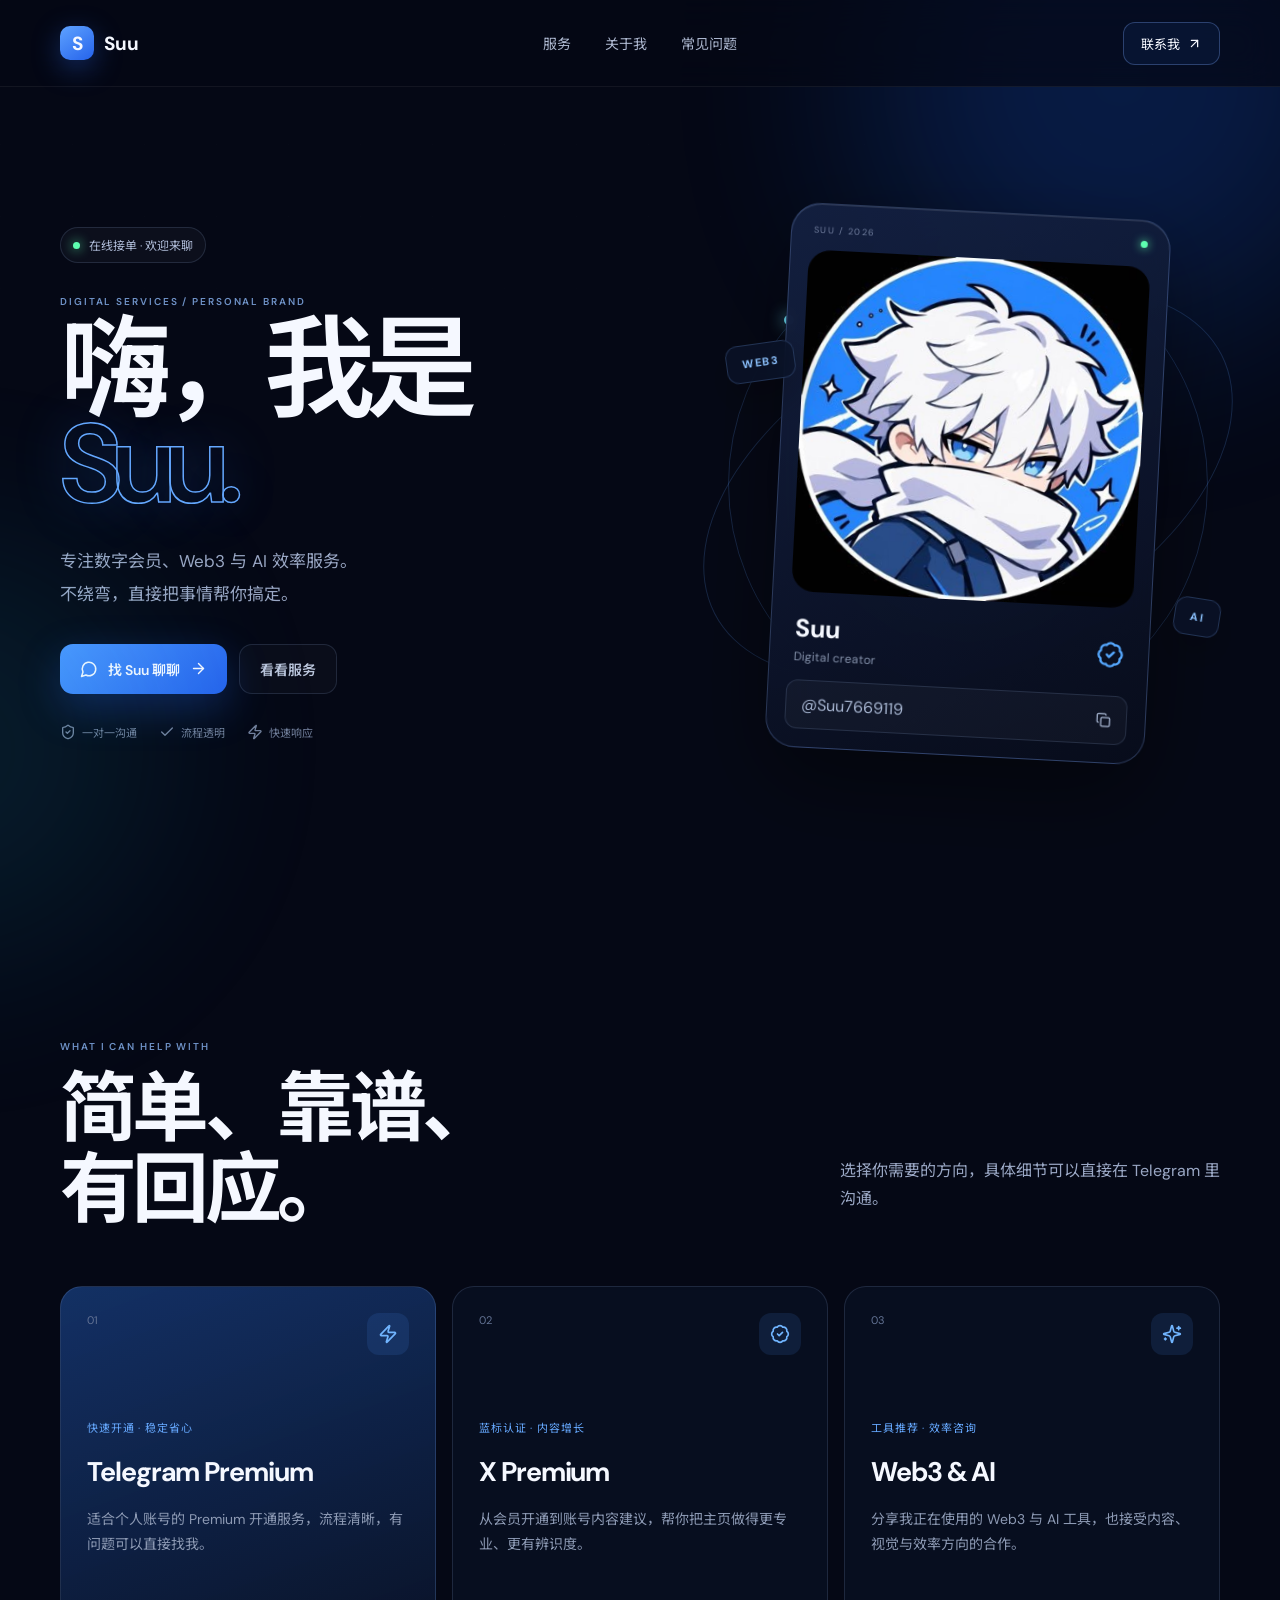
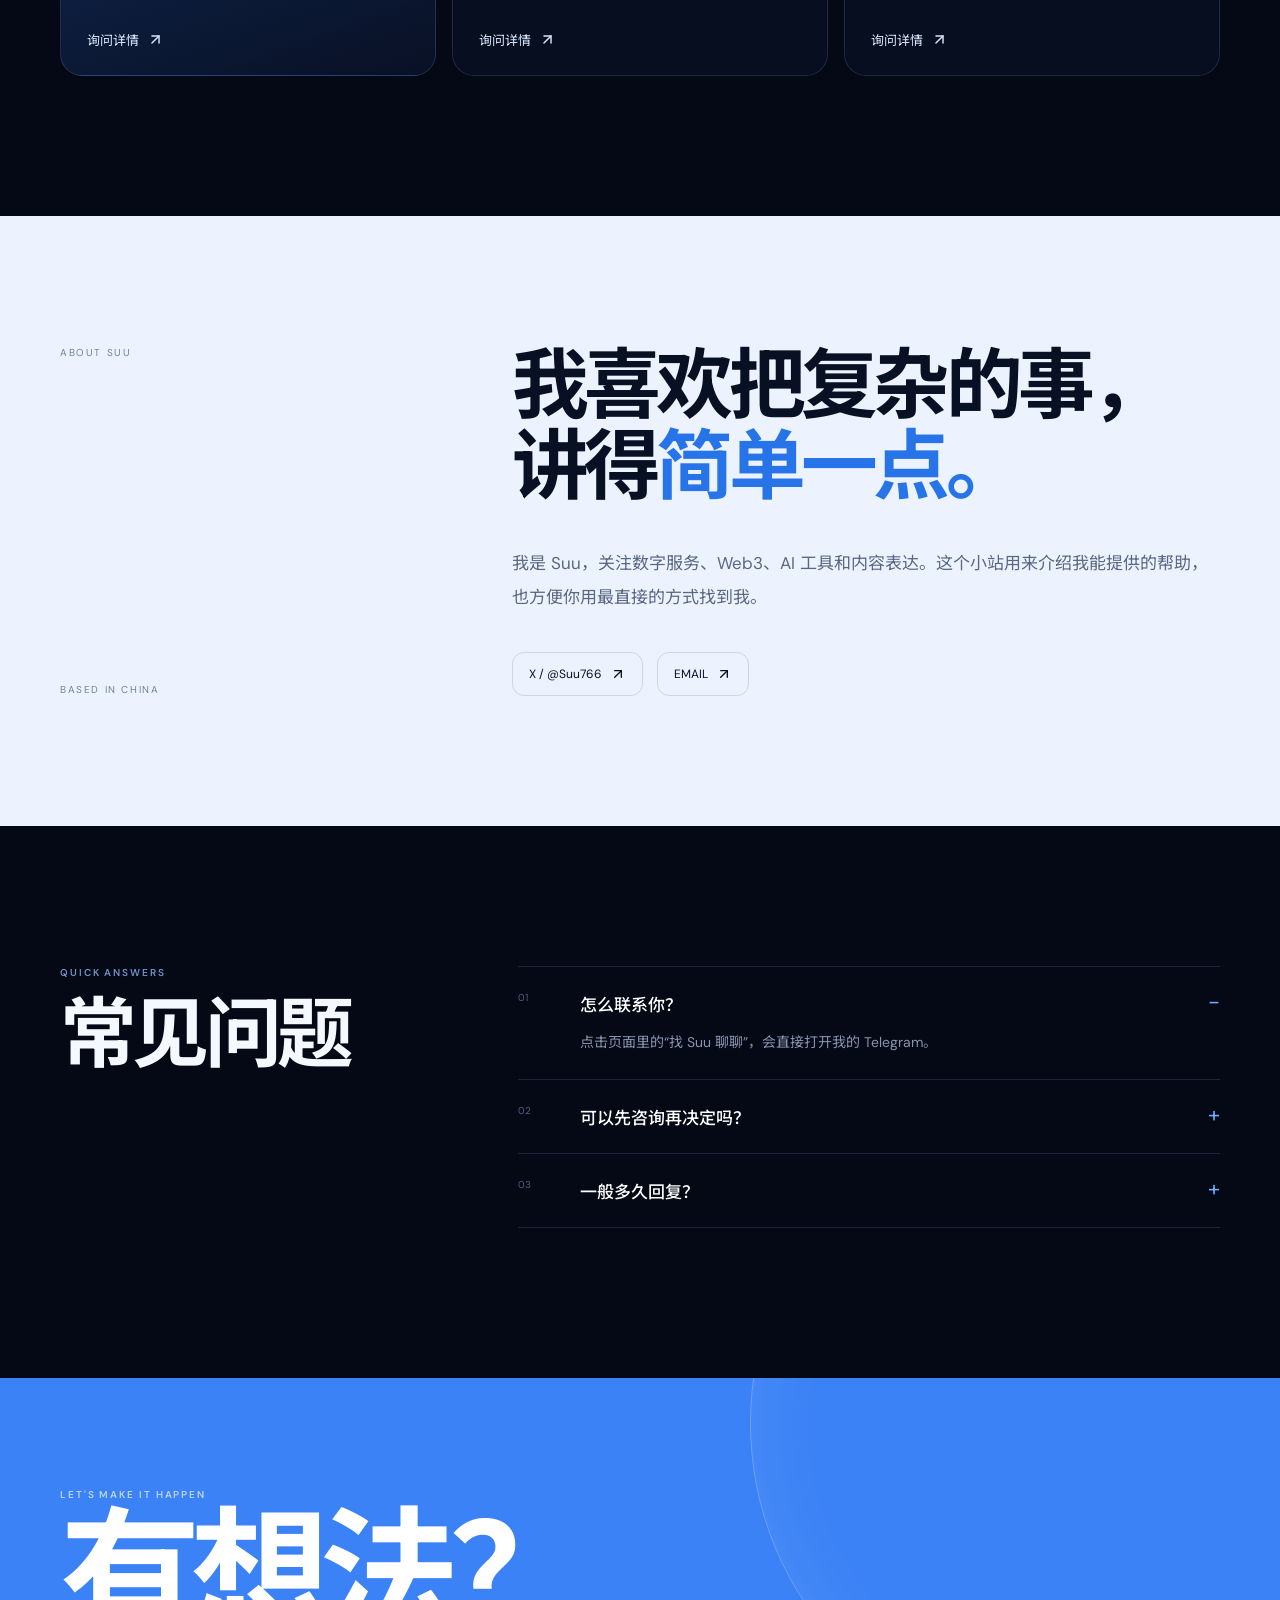
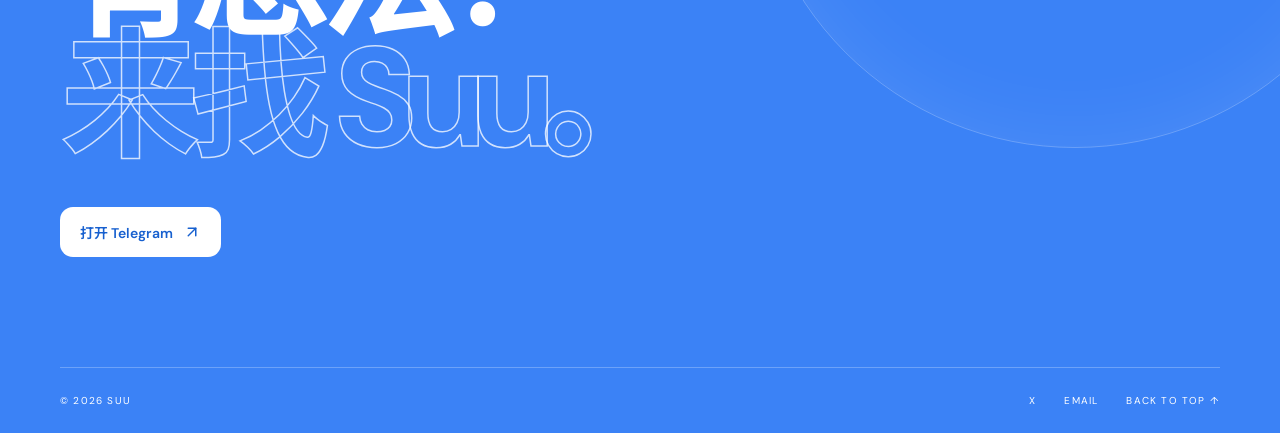
==== commit e7985670: "Deploy Suu digital services site" ====
--- a/index.html
+++ b/index.html
@@ -3,11 +3,14 @@
   <head>
     <meta charset="UTF-8" />
     <meta name="viewport" content="width=device-width, initial-scale=1.0" />
-    <meta name="theme-color" content="#080a0d" />
-    <meta name="description" content="Suu — Visual, Brand & AI Designer." />
-    <title>Suu — Visual / AI / Brand Designer</title>
-    <script type="module" crossorigin src="./assets/index-VSIUmuE7.js"></script>
-    <link rel="stylesheet" crossorigin href="./assets/index-CjRQkLkv.css">
+    <meta name="theme-color" content="#050815" />
+    <meta name="description" content="Suu 的数字服务主页，专注 Telegram、X、Web3 与 AI 效率服务。" />
+    <meta property="og:title" content="Suu · Digital Services" />
+    <meta property="og:description" content="不绕弯，直接把事情帮你搞定。" />
+    <meta name="twitter:card" content="summary_large_image" />
+    <title>Suu · Digital Services</title>
+    <script type="module" crossorigin src="./assets/index-DI642p07.js"></script>
+    <link rel="stylesheet" crossorigin href="./assets/index-C1jpFFgV.css">
   </head>
   <body>
     <div id="root"></div>
--- a/assets/index-C1jpFFgV.css
+++ b/assets/index-C1jpFFgV.css
@@ -0,0 +1 @@
+@import"https://fonts.googleapis.com/css2?family=DM+Sans:wght@400;500;600;700&family=Noto+Sans+SC:wght@400;500;600;700&display=swap";:root{font-family:DM Sans,Noto Sans SC,sans-serif;color:#f5f8ff;background:#050815;font-synthesis:none;--bg:#050815;--blue:#3b82f6;--soft:#9aa7c4;--line:rgba(152,177,230,.16)}*{box-sizing:border-box}html{scroll-behavior:smooth}body{margin:0;min-width:320px;background:var(--bg);overflow-x:hidden}body:before{content:"";position:fixed;top:0;right:0;bottom:0;left:0;pointer-events:none;opacity:.14;background-image:linear-gradient(rgba(255,255,255,.06) 1px,transparent 1px),linear-gradient(90deg,rgba(255,255,255,.06) 1px,transparent 1px);background-size:72px 72px;-webkit-mask-image:linear-gradient(to bottom,black,transparent 88%);mask-image:linear-gradient(to bottom,black,transparent 88%)}a{color:inherit;text-decoration:none}button{font:inherit}.container{width:min(1160px,calc(100% - 48px));margin:0 auto}.ambient{position:fixed;border-radius:50%;filter:blur(100px);pointer-events:none;opacity:.2}.ambient-one{width:520px;height:520px;background:#1269ff;top:-180px;right:-100px}.ambient-two{width:420px;height:420px;background:#19bbdf;top:60vh;left:-260px;opacity:.11}.nav-wrap{position:sticky;top:0;z-index:30;padding:14px 0;background:#050815b3;-webkit-backdrop-filter:blur(18px);backdrop-filter:blur(18px);border-bottom:1px solid rgba(255,255,255,.06)}.nav{min-height:58px;display:grid;grid-template-columns:1fr auto 1fr;align-items:center}.brand{display:flex;align-items:center;gap:10px;font-weight:700;font-size:19px}.brand-dot{display:grid;place-items:center;width:34px;height:34px;border-radius:10px;background:linear-gradient(145deg,#5ea2ff,#2563eb);box-shadow:0 8px 28px #2d74ff59}.nav-links{display:flex;gap:34px;color:#aeb9d1;font-size:14px}.nav-links a{transition:color .2s ease}.nav-links a:hover{color:#fff}.nav-action{justify-self:end;display:flex;align-items:center;gap:7px;padding:11px 17px;border:1px solid rgba(126,171,255,.3);border-radius:12px;font-size:13px;background:#1b438929}.menu-button{display:none;color:#fff;background:none;border:0}.hero{min-height:calc(100svh - 87px);display:grid;grid-template-columns:1.08fr .92fr;align-items:center;gap:64px;padding-top:70px;padding-bottom:90px}.availability{display:inline-flex;align-items:center;gap:9px;padding:8px 12px;border:1px solid var(--line);border-radius:100px;color:#aebbd7;font-size:12px;background:#ffffff08}.availability span{width:7px;height:7px;border-radius:50%;background:#5dffb0;box-shadow:0 0 12px #5dffb0}.overline{margin:32px 0 16px;color:#6f92c7;letter-spacing:.19em;font-size:10px;font-weight:600}.hero h1{margin:0;font-size:clamp(72px,8.7vw,124px);line-height:.84;letter-spacing:-.08em;font-weight:600}.hero h1 em{color:transparent;font-style:normal;-webkit-text-stroke:1.5px #65a8ff;text-shadow:0 0 55px rgba(59,130,246,.22)}.hero-text{margin:34px 0 0;color:var(--soft);font-size:17px;line-height:1.9}.hero-actions{display:flex;flex-wrap:wrap;gap:12px;margin-top:34px}.button{display:inline-flex;align-items:center;justify-content:center;gap:10px;min-height:50px;padding:0 20px;border-radius:13px;font-size:14px;font-weight:600;transition:transform .25s ease,box-shadow .25s ease,background .25s ease}.button:hover{transform:translateY(-3px)}.button.primary{background:linear-gradient(135deg,#4c96ff,#2563eb);box-shadow:0 14px 42px #2563eb4d}.button.ghost{border:1px solid var(--line);color:#b9c4da;background:#ffffff06}.trust-row{display:flex;flex-wrap:wrap;gap:22px;margin-top:30px;color:#73809c;font-size:11px}.trust-row span{display:flex;align-items:center;gap:6px}.profile-stage{position:relative;min-height:610px;display:grid;place-items:center}.profile-stage:before{content:"";position:absolute;width:390px;height:390px;border-radius:50%;background:radial-gradient(circle,rgba(54,134,255,.32),rgba(16,46,108,.08) 55%,transparent 70%);filter:blur(10px)}.orbit{position:absolute;border:1px solid rgba(96,159,255,.2);border-radius:50%}.orbit-one{width:480px;height:480px;animation:spin 22s linear infinite}.orbit-one:before{content:"";position:absolute;width:10px;height:10px;border-radius:50%;background:#6fe7ff;top:70px;left:55px;box-shadow:0 0 16px #6fe7ff}.orbit-two{width:570px;height:330px;transform:rotate(-27deg)}.profile-card{position:relative;z-index:2;width:min(380px,86vw);padding:18px;border:1px solid rgba(139,181,255,.25);border-radius:30px;background:linear-gradient(155deg,#142143e0,#070c1beb);-webkit-backdrop-filter:blur(24px);backdrop-filter:blur(24px);box-shadow:0 34px 90px #00000075,inset 0 1px #ffffff1a;transform:rotate(3deg);transition:transform .35s ease}.profile-card:hover{transform:rotate(0) translateY(-6px)}.profile-top{display:flex;justify-content:space-between;padding:2px 4px 14px;color:#6f7d9c;font-size:9px;letter-spacing:.16em}.profile-top i{width:7px;height:7px;border-radius:50%;background:#5dffb0;box-shadow:0 0 10px #5dffb0}.avatar-frame{aspect-ratio:1;overflow:hidden;border-radius:22px;background:#1677ec}.avatar-frame img{display:block;width:100%;height:100%;object-fit:cover}.profile-info{display:flex;justify-content:space-between;align-items:center;padding:20px 6px 15px}.profile-info div{display:flex;flex-direction:column;gap:4px}.profile-info strong{font-size:25px}.profile-info span{color:#8592ac;font-size:12px}.verified{color:#55a8ff}.handle{width:100%;display:flex;justify-content:space-between;align-items:center;padding:13px 15px;border:1px solid var(--line);border-radius:12px;color:#a7b6d2;background:#ffffff08;cursor:pointer}.floating-tag{position:absolute;z-index:3;padding:11px 15px;border:1px solid rgba(122,173,255,.22);border-radius:12px;color:#8cc2ff;background:#091228c7;-webkit-backdrop-filter:blur(12px);backdrop-filter:blur(12px);font-size:11px;font-weight:700;letter-spacing:.14em;box-shadow:0 16px 40px #0000004d}.tag-one{left:2%;top:27%;transform:rotate(-8deg)}.tag-two{right:0;bottom:25%;transform:rotate(9deg)}.service-section{padding:140px 0}.section-heading{display:grid;grid-template-columns:1.3fr .7fr;align-items:end;gap:40px;margin-bottom:56px}.section-heading .overline{margin-top:0}.section-heading h2,.about-copy h2,.faq-section h2{margin:0;font-size:clamp(44px,6vw,78px);line-height:1.05;letter-spacing:-.06em}.section-heading>p{max-width:380px;justify-self:end;color:var(--soft);line-height:1.8}.service-grid{display:grid;grid-template-columns:repeat(3,1fr);gap:16px}.service-card{min-height:390px;display:flex;flex-direction:column;padding:26px;border:1px solid var(--line);border-radius:22px;background:#0b12269e;transition:transform .3s ease,border-color .3s ease,background .3s ease}.service-card:hover{transform:translateY(-8px);border-color:#5b9dff6b;background:#101b38cc}.service-card.featured{background:linear-gradient(160deg,#235dbc7a,#0a1328d1)}.service-top{display:flex;justify-content:space-between;color:#637394;font-size:11px}.service-top div{display:grid;place-items:center;width:42px;height:42px;border-radius:12px;color:#71b5ff;background:#4c96ff1f}.service-subtitle{margin-top:64px;color:#66a9ff;font-size:11px;letter-spacing:.08em}.service-card h3{margin:8px 0 18px;font-size:27px;letter-spacing:-.04em}.service-description{margin:0;color:#8d9ab4;line-height:1.8;font-size:14px}.service-card a{display:flex;align-items:center;gap:8px;margin-top:auto;color:#dbe8ff;font-size:13px}.about-section{padding:130px 0;background:#ecf3ff;color:#081124}.about-grid{display:grid;grid-template-columns:.7fr 1.3fr;gap:70px}.about-label{display:flex;flex-direction:column;justify-content:space-between;color:#70809c;font-size:10px;letter-spacing:.16em}.about-copy h2 span{color:#2774e8}.about-copy p{max-width:700px;margin:38px 0;color:#586782;font-size:17px;line-height:2}.about-links{display:flex;gap:14px}.about-links a{display:flex;align-items:center;gap:8px;padding:13px 16px;border:1px solid rgba(14,40,83,.14);border-radius:12px;font-size:12px}.faq-section{display:grid;grid-template-columns:.7fr 1.3fr;gap:80px;padding-top:140px;padding-bottom:150px}.faq-section .overline{margin-top:0}.faq-list{border-top:1px solid var(--line)}.faq-item{width:100%;display:grid;grid-template-columns:50px 1fr 30px;gap:12px;padding:24px 0;color:#fff;text-align:left;border:0;border-bottom:1px solid var(--line);background:none;cursor:pointer}.faq-number{color:#50617e;font-size:10px}.faq-content{display:flex;flex-direction:column}.faq-content strong{font-size:17px;font-weight:500}.faq-content em{max-height:0;margin-top:0;overflow:hidden;color:#8795b0;font-style:normal;font-size:14px;line-height:1.8;opacity:0;transition:max-height .3s ease,opacity .3s ease,margin .3s ease}.faq-item.open .faq-content em{max-height:90px;margin-top:14px;opacity:1}.faq-plus{justify-self:end;color:#6dafff;font-size:22px;line-height:1}footer{position:relative;overflow:hidden;background:#3b82f6;color:#fff}.footer-glow{position:absolute;width:650px;height:650px;right:-120px;top:-280px;border:1px solid rgba(255,255,255,.24);border-radius:50%;box-shadow:inset 0 0 90px #ffffff1a}.footer-content{position:relative;padding-top:110px}footer .overline{color:#ffffffa8;margin-top:0}footer h2{margin:0;font-size:clamp(70px,11vw,150px);line-height:.86;letter-spacing:-.08em}footer h2 span{color:transparent;-webkit-text-stroke:1.5px rgba(255,255,255,.76)}.button.light{margin-top:48px;color:#1760cf;background:#fff}.footer-bottom{display:flex;justify-content:space-between;align-items:center;margin-top:110px;padding:26px 0;border-top:1px solid rgba(255,255,255,.25);font-size:10px;letter-spacing:.12em}.footer-bottom div{display:flex;gap:28px}@keyframes spin{to{transform:rotate(360deg)}}@media (max-width:860px){.container{width:min(100% - 36px,680px)}.nav{grid-template-columns:1fr auto}.nav-links{display:none;position:absolute;top:78px;left:18px;right:18px;flex-direction:column;gap:18px;padding:24px;border:1px solid var(--line);border-radius:18px;background:#070c1cf5;box-shadow:0 24px 60px #0006}.nav-links.open{display:flex}.nav-action{display:none}.menu-button{display:grid;place-items:center}.hero{grid-template-columns:1fr;gap:20px;padding-top:80px}.hero-copy{text-align:center}.hero-actions,.trust-row{justify-content:center}.profile-stage{min-height:550px}.section-heading,.about-grid,.faq-section{grid-template-columns:1fr}.section-heading>p{justify-self:start}.service-grid{grid-template-columns:1fr}.service-card{min-height:330px}.service-subtitle{margin-top:42px}.about-label{flex-direction:row}.faq-section{gap:50px}}@media (max-width:520px){.container{width:calc(100% - 28px)}.hero{padding-top:55px}.hero h1{font-size:22vw}.hero-text{font-size:15px}.hero-actions .button{width:100%}.trust-row{gap:12px}.profile-stage{min-height:470px}.orbit-one{width:370px;height:370px}.orbit-two{width:400px;height:280px}.profile-card{width:min(330px,88vw)}.tag-one{left:-2%}.tag-two{right:-2%}.service-section,.faq-section{padding-top:100px;padding-bottom:100px}.about-section{padding:100px 0}.about-copy h2,.section-heading h2,.faq-section h2{font-size:44px}.about-links{flex-direction:column}.footer-content{padding-top:90px}footer h2{font-size:20vw}.footer-bottom{margin-top:80px;align-items:flex-start;gap:26px}.footer-bottom,.footer-bottom div{flex-direction:column}}@media (prefers-reduced-motion:reduce){html{scroll-behavior:auto}.orbit-one{animation:none}*,*:before,*:after{transition-duration:.01ms!important}}
